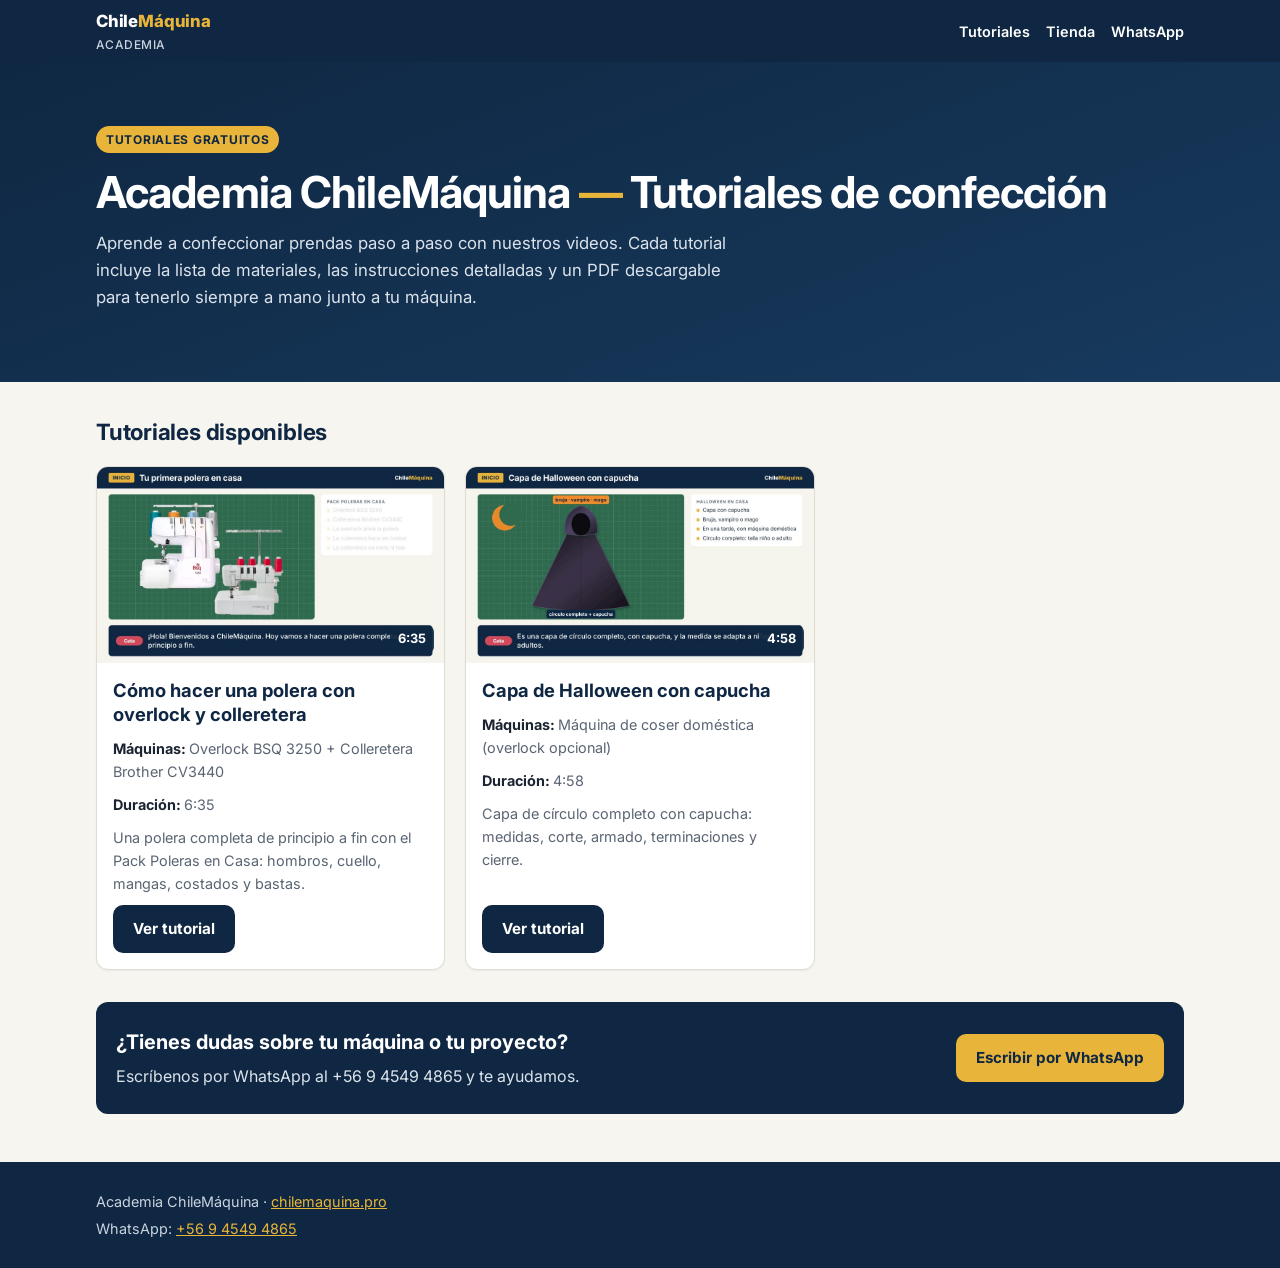
==== index.html @ 9cbd86ca "Sitio de tutoriales de confección" ====
<!doctype html>
<html lang="es-CL">
<head>
  <meta charset="utf-8">
  <meta name="viewport" content="width=device-width, initial-scale=1">
  <title>Academia ChileMáquina — Tutoriales de confección</title>
  <meta name="description" content="Tutoriales de confección en video y PDF de ChileMáquina: aprende a coser una polera con overlock y colleretera, una capa de Halloween con capucha y más.">
  <link rel="canonical" href="https://tutoriales-confeccion.chilemaquina.pro/">
  <meta property="og:type" content="website">
  <meta property="og:locale" content="es_CL">
  <meta property="og:site_name" content="Academia ChileMáquina">
  <meta property="og:title" content="Academia ChileMáquina — Tutoriales de confección">
  <meta property="og:description" content="Tutoriales de confección en video y PDF descargable, paso a paso.">
  <meta property="og:url" content="https://tutoriales-confeccion.chilemaquina.pro/">
  <meta property="og:image" content="https://tutoriales-confeccion.chilemaquina.pro/assets/polera.jpg">
  <meta name="twitter:card" content="summary_large_image">
  <meta name="theme-color" content="#0f2742">
  <link rel="preconnect" href="https://fonts.googleapis.com">
  <link rel="preconnect" href="https://fonts.gstatic.com" crossorigin>
  <link rel="stylesheet" href="https://fonts.googleapis.com/css2?family=Inter:wght@400;500;600;700;800&display=swap">
  <link rel="stylesheet" href="assets/style.css">
</head>
<body>
  <a class="skip" href="#contenido">Saltar al contenido</a>
  <header class="site-header">
    <div class="wrap">
      <a class="brand" href="./">Chile<span>Máquina</span><small>Academia</small></a>
      <nav class="site-nav" aria-label="Principal">
        <a href="#tutoriales">Tutoriales</a>
        <a href="https://chilemaquina.pro">Tienda</a>
        <a href="https://wa.me/56945494865">WhatsApp</a>
      </nav>
    </div>
  </header>

  <section class="hero">
    <div class="wrap">
      <span class="eyebrow">Tutoriales gratuitos</span>
      <h1>Academia ChileMáquina <span class="dash">—</span> Tutoriales de confección</h1>
      <p>Aprende a confeccionar prendas paso a paso con nuestros videos. Cada tutorial incluye la lista de materiales, las instrucciones detalladas y un PDF descargable para tenerlo siempre a mano junto a tu máquina.</p>
    </div>
  </section>

  <main id="contenido">
    <div class="wrap">
      <h2 class="section-title" id="tutoriales">Tutoriales disponibles</h2>
      <div class="grid" id="grid-tutoriales">
        <noscript>
          <p><a href="polera/">Cómo hacer una polera con overlock y colleretera</a></p>
          <p><a href="capa-halloween/">Capa de Halloween con capucha</a></p>
        </noscript>
      </div>

      <section class="contact" aria-labelledby="contacto">
        <div>
          <h2 id="contacto">¿Tienes dudas sobre tu máquina o tu proyecto?</h2>
          <p>Escríbenos por WhatsApp al +56 9 4549 4865 y te ayudamos.</p>
        </div>
        <a class="btn btn-gold" href="https://wa.me/56945494865">Escribir por WhatsApp</a>
      </section>
    </div>
  </main>

  <footer class="site-footer">
    <div class="wrap">
      <p>Academia ChileMáquina · <a href="https://chilemaquina.pro">chilemaquina.pro</a></p>
      <p>WhatsApp: <a href="https://wa.me/56945494865">+56 9 4549 4865</a></p>
    </div>
  </footer>

  <script src="assets/tutoriales.js"></script>
  <script>
    (function () {
      var grid = document.getElementById("grid-tutoriales");
      var lista = window.TUTORIALES || [];
      function el(tag, cls, text) {
        var n = document.createElement(tag);
        if (cls) n.className = cls;
        if (text) n.textContent = text;
        return n;
      }
      lista.forEach(function (t) {
        var url = t.slug + "/";
        var card = el("article", "card");
        var thumb = el("a", "card-thumb");
        thumb.href = url;
        thumb.setAttribute("aria-hidden", "true");
        thumb.tabIndex = -1;
        var img = el("img");
        img.src = t.miniatura;
        img.alt = "";
        img.loading = "lazy";
        img.width = 960; img.height = 540;
        thumb.appendChild(img);
        thumb.appendChild(el("span", "badge-time", t.duracion));
        var body = el("div", "card-body");
        body.appendChild(el("h3", null, t.titulo));
        var meta = el("p", "meta");
        meta.appendChild(el("strong", null, "Máquinas: "));
        meta.appendChild(document.createTextNode(t.maquinas));
        body.appendChild(meta);
        var dur = el("p", "meta");
        dur.appendChild(el("strong", null, "Duración: "));
        dur.appendChild(document.createTextNode(t.duracion));
        body.appendChild(dur);
        if (t.resumen) body.appendChild(el("p", "meta", t.resumen));
        var btn = el("a", "btn btn-primary", "Ver tutorial");
        btn.href = url;
        btn.setAttribute("aria-label", "Ver tutorial: " + t.titulo);
        body.appendChild(btn);
        card.appendChild(thumb);
        card.appendChild(body);
        grid.appendChild(card);
      });
    })();
  </script>
</body>
</html>
---- assets/style.css ----
/* Academia ChileMáquina — hoja de estilos (mobile-first) */
:root {
  --navy: #0f2742;
  --navy-2: #173a5e;
  --gold: #e8b53a;
  --paper: #f7f5f0;
  --red: #d1495b;
  --teal: #1f8a8a;
  --ink: #1b2430;
  --muted: #5a6573;
  --line: #e2ddd2;
  --white: #ffffff;
  --radius: 12px;
  --gutter: 16px;
  --max: 1120px;
  --font: "Inter", system-ui, -apple-system, "Segoe UI", Roboto, "Helvetica Neue", Arial, sans-serif;
}

*, *::before, *::after { box-sizing: border-box; }
html { -webkit-text-size-adjust: 100%; }
body {
  margin: 0;
  font-family: var(--font);
  font-size: 16px;
  line-height: 1.6;
  color: var(--ink);
  background: var(--paper);
  overflow-wrap: break-word;
}
img, video { max-width: 100%; display: block; }
a { color: var(--teal); }
a:hover { color: var(--navy); }
:focus-visible { outline: 3px solid var(--gold); outline-offset: 2px; }

.wrap { width: 100%; max-width: var(--max); margin: 0 auto; padding: 0 var(--gutter); }

.skip { position: absolute; left: -9999px; }
.skip:focus { left: var(--gutter); top: 8px; background: var(--white); padding: 8px 12px; z-index: 10; }

/* Encabezado */
.site-header { background: var(--navy); color: var(--white); }
.site-header .wrap { display: flex; align-items: center; justify-content: space-between; gap: 12px; min-height: 60px; flex-wrap: wrap; padding-top: 8px; padding-bottom: 8px; }
.brand { color: var(--white); text-decoration: none; font-weight: 800; font-size: 1.05rem; letter-spacing: -0.01em; }
.brand span { color: var(--gold); }
.brand small { display: block; font-weight: 500; font-size: 0.75rem; color: #c9d3df; letter-spacing: 0.04em; text-transform: uppercase; }
.site-nav { display: flex; gap: 16px; flex-wrap: wrap; }
.site-nav a { color: var(--white); text-decoration: none; font-size: 0.9rem; font-weight: 600; }
.site-nav a:hover { color: var(--gold); }

/* Hero */
.hero { background: linear-gradient(160deg, var(--navy) 0%, var(--navy-2) 100%); color: var(--white); padding: 40px 0 48px; }
.hero .eyebrow { display: inline-block; background: var(--gold); color: var(--navy); font-weight: 700; font-size: 0.75rem; text-transform: uppercase; letter-spacing: 0.06em; padding: 4px 10px; border-radius: 999px; }
.hero h1 { font-size: clamp(1.75rem, 6vw, 2.75rem); line-height: 1.15; margin: 14px 0 12px; letter-spacing: -0.02em; }
.hero h1 .dash { color: var(--gold); }
.hero p { max-width: 640px; color: #dbe3ec; font-size: 1.05rem; margin: 0; }

/* Secciones */
main { padding: 32px 0 48px; }
.section-title { font-size: 1.4rem; color: var(--navy); margin: 0 0 16px; letter-spacing: -0.01em; }

/* Tarjetas */
.grid { display: grid; grid-template-columns: 1fr; gap: 20px; }
.card { background: var(--white); border: 1px solid var(--line); border-radius: var(--radius); overflow: hidden; display: flex; flex-direction: column; box-shadow: 0 1px 2px rgba(15,39,66,.06); transition: transform .15s ease, box-shadow .15s ease; }
.card:hover { transform: translateY(-2px); box-shadow: 0 8px 24px rgba(15,39,66,.12); }
.card-thumb { position: relative; aspect-ratio: 16 / 9; background: var(--navy); }
.card-thumb img { width: 100%; height: 100%; object-fit: cover; }
.badge-time { position: absolute; right: 10px; bottom: 10px; background: rgba(15,39,66,.9); color: var(--white); font-size: 0.8rem; font-weight: 700; padding: 3px 8px; border-radius: 6px; }
.card-body { padding: 16px; display: flex; flex-direction: column; gap: 10px; flex: 1; }
.card-body h3 { margin: 0; font-size: 1.15rem; line-height: 1.3; color: var(--navy); }
.card-body .meta { margin: 0; font-size: 0.9rem; color: var(--muted); }
.card-body .meta strong { color: var(--ink); }
.card-body .btn { margin-top: auto; align-self: flex-start; }

/* Botones */
.btn { display: inline-flex; align-items: center; justify-content: center; gap: 8px; min-height: 44px; padding: 10px 18px; border-radius: 10px; font-weight: 700; font-size: 0.95rem; text-decoration: none; border: 2px solid transparent; cursor: pointer; text-align: center; }
.btn-primary { background: var(--navy); color: var(--white); }
.btn-primary:hover { background: var(--navy-2); color: var(--white); }
.btn-gold { background: var(--gold); color: var(--navy); }
.btn-gold:hover { background: #f0c45a; color: var(--navy); }
.btn-wa { background: var(--teal); color: var(--white); }
.btn-wa:hover { background: #197373; color: var(--white); }
.btn-outline { background: transparent; color: var(--navy); border-color: var(--navy); }
.btn-outline:hover { background: var(--navy); color: var(--white); }
.btn-lg { min-height: 52px; padding: 14px 22px; font-size: 1.05rem; width: 100%; }

/* Página de tutorial */
.breadcrumb { font-size: 0.85rem; color: #c9d3df; margin: 0 0 8px; }
.breadcrumb a { color: var(--gold); }
.tutorial-hero { padding: 28px 0 32px; }
.tutorial-hero h1 { font-size: clamp(1.6rem, 5.5vw, 2.4rem); margin: 6px 0 10px; }
.chips { display: flex; flex-wrap: wrap; gap: 8px; margin-top: 14px; padding: 0; list-style: none; }
.chips li { background: rgba(255,255,255,.12); color: var(--white); font-size: 0.85rem; padding: 4px 10px; border-radius: 999px; }
.chips li strong { color: var(--gold); }

.video-box { background: #000; border-radius: var(--radius); overflow: hidden; box-shadow: 0 8px 28px rgba(15,39,66,.18); }
.video-box video { width: 100%; height: auto; aspect-ratio: 16 / 9; background: #000; }

.download { margin: 20px 0 8px; }
.download .note { font-size: 0.85rem; color: var(--muted); margin: 8px 0 0; }

.layout { display: grid; grid-template-columns: 1fr; gap: 24px; margin-top: 24px; }
.panel { background: var(--white); border: 1px solid var(--line); border-radius: var(--radius); padding: 20px; }
.panel h2 { font-size: 1.2rem; color: var(--navy); margin: 0 0 12px; }
.panel ul { margin: 0; padding-left: 20px; }
.panel li + li { margin-top: 6px; }

.steps { list-style: none; counter-reset: paso; margin: 0; padding: 0; }
.steps li { counter-increment: paso; position: relative; padding: 0 0 18px 48px; }
.steps li:last-child { padding-bottom: 0; }
.steps li::before { content: counter(paso); position: absolute; left: 0; top: 0; width: 34px; height: 34px; border-radius: 50%; background: var(--navy); color: var(--gold); font-weight: 800; display: grid; place-items: center; }
.steps h3 { margin: 4px 0 4px; font-size: 1.02rem; color: var(--navy); }
.steps p { margin: 0; color: var(--ink); }

.measures { display: grid; grid-template-columns: 1fr; gap: 10px; margin: 0; }
.measures div { background: var(--paper); border-left: 4px solid var(--gold); border-radius: 8px; padding: 10px 12px; }
.measures dt { font-weight: 700; color: var(--navy); font-size: 0.9rem; }
.measures dd { margin: 2px 0 0; }

.products { display: grid; grid-template-columns: 1fr; gap: 12px; }
.product { display: block; background: var(--paper); border: 1px solid var(--line); border-radius: 10px; padding: 14px 16px; text-decoration: none; color: var(--ink); }
.product:hover { border-color: var(--teal); color: var(--ink); }
.product strong { display: block; color: var(--navy); }
.product span { font-size: 0.85rem; color: var(--teal); font-weight: 600; }

.contact { background: var(--navy); color: var(--white); border-radius: var(--radius); padding: 24px 20px; margin-top: 32px; }
.contact h2 { margin: 0 0 6px; font-size: 1.25rem; }
.contact p { margin: 0 0 16px; color: #dbe3ec; }

/* Pie */
.site-footer { background: var(--navy); color: #c9d3df; font-size: 0.9rem; padding: 24px 0; }
.site-footer a { color: var(--gold); }
.site-footer p { margin: 4px 0; }

/* 404 */
.notfound { text-align: center; padding: 64px 0; }
.notfound h1 { font-size: 3rem; color: var(--red); margin: 0; }

@media (min-width: 640px) {
  .grid { grid-template-columns: repeat(2, 1fr); }
  .measures { grid-template-columns: repeat(3, 1fr); }
  .products { grid-template-columns: repeat(2, 1fr); }
  .btn-lg { width: auto; }
}
@media (min-width: 960px) {
  .grid { grid-template-columns: repeat(3, 1fr); }
  .hero { padding: 64px 0 72px; }
  .layout { grid-template-columns: 1fr 2fr; align-items: start; }
  .contact { display: flex; align-items: center; justify-content: space-between; gap: 24px; }
  .contact p { margin: 0; }
}
@media (prefers-reduced-motion: reduce) { .card, .card:hover { transition: none; transform: none; } }
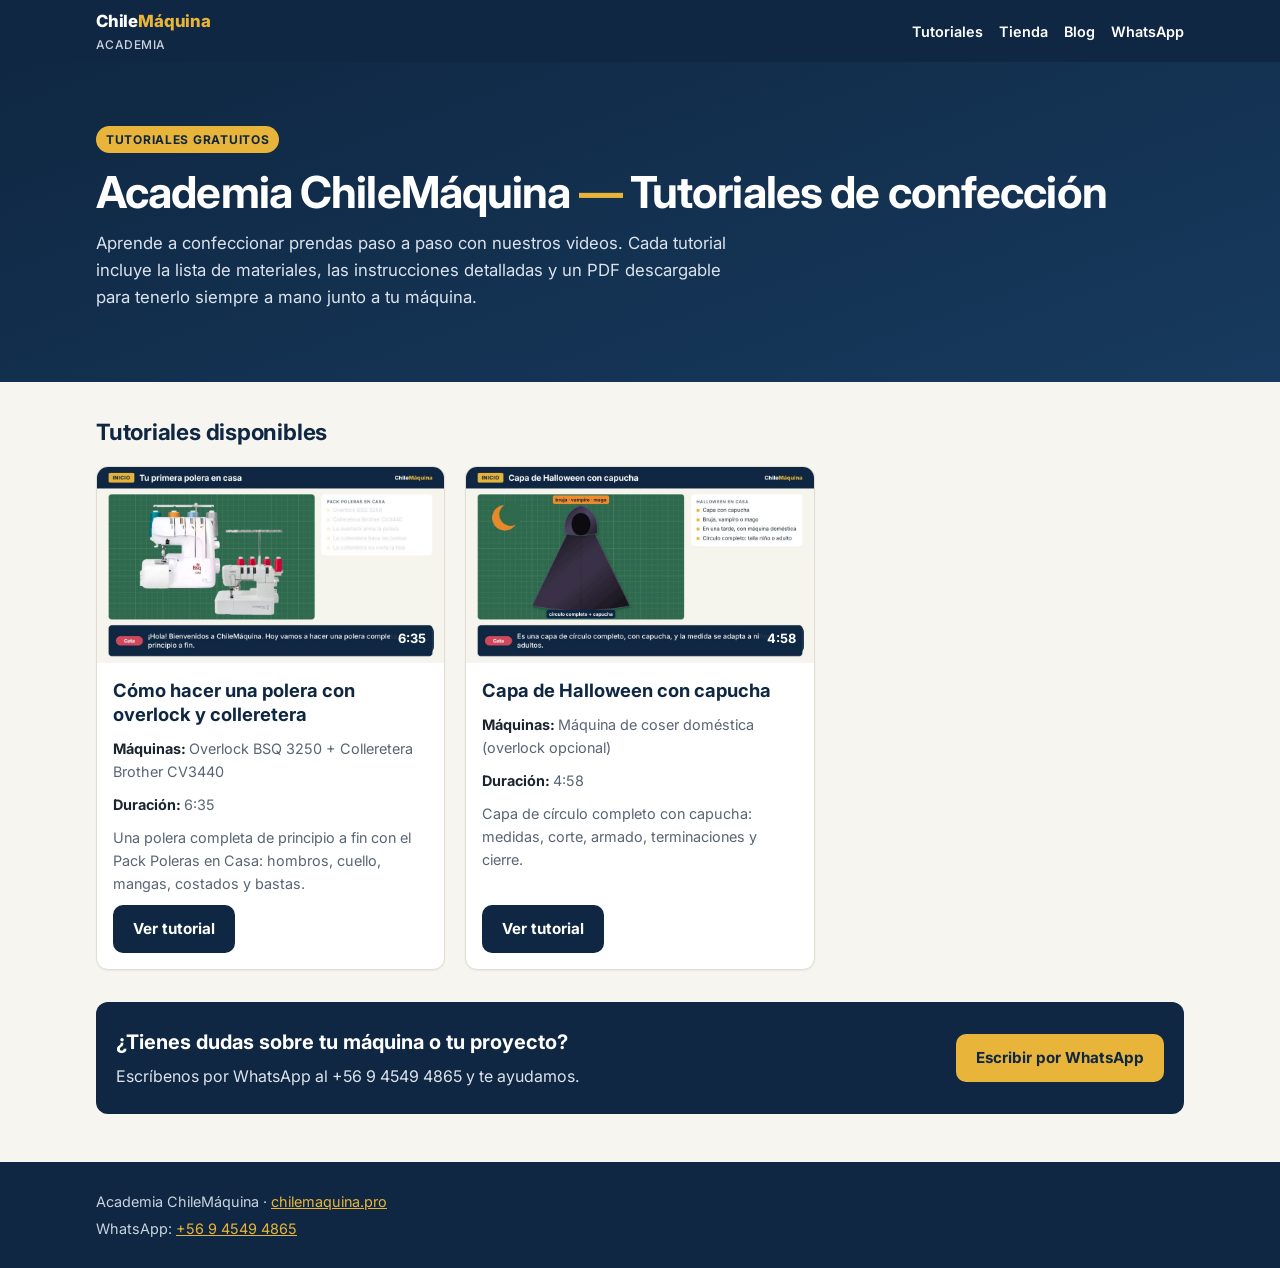
==== commit a50808cd: "Add files via upload" ====
--- a/index.html
+++ b/index.html
@@ -19,6 +19,51 @@
   <link rel="preconnect" href="https://fonts.gstatic.com" crossorigin>
   <link rel="stylesheet" href="https://fonts.googleapis.com/css2?family=Inter:wght@400;500;600;700;800&display=swap">
   <link rel="stylesheet" href="assets/style.css">
+  <script type="application/ld+json">
+{
+  "@context": "https://schema.org",
+  "@graph": [
+    {
+      "@type": "WebSite",
+      "name": "Academia ChileMáquina",
+      "url": "https://tutoriales-confeccion.chilemaquina.pro/",
+      "inLanguage": "es-CL",
+      "publisher": {
+        "@type": "Organization",
+        "name": "ChileMáquina",
+        "url": "https://chilemaquina.pro",
+        "logo": "https://tutoriales-confeccion.chilemaquina.pro/assets/polera.jpg",
+        "telephone": "+56945494865",
+        "contactPoint": {
+          "@type": "ContactPoint",
+          "telephone": "+56945494865",
+          "contactType": "customer service",
+          "areaServed": "CL",
+          "availableLanguage": "es"
+        }
+      }
+    },
+    {
+      "@type": "ItemList",
+      "name": "Tutoriales de confección",
+      "itemListElement": [
+        {
+          "@type": "ListItem",
+          "position": 1,
+          "url": "https://tutoriales-confeccion.chilemaquina.pro/polera/",
+          "name": "Cómo hacer una polera con overlock y colleretera"
+        },
+        {
+          "@type": "ListItem",
+          "position": 2,
+          "url": "https://tutoriales-confeccion.chilemaquina.pro/capa-halloween/",
+          "name": "Capa de Halloween con capucha"
+        }
+      ]
+    }
+  ]
+}
+  </script>
 </head>
 <body>
   <a class="skip" href="#contenido">Saltar al contenido</a>
@@ -28,6 +73,7 @@
       <nav class="site-nav" aria-label="Principal">
         <a href="#tutoriales">Tutoriales</a>
         <a href="https://chilemaquina.pro">Tienda</a>
+        <a href="https://chilemaquina.pro/blog">Blog</a>
         <a href="https://wa.me/56945494865">WhatsApp</a>
       </nav>
     </div>
@@ -45,10 +91,26 @@
     <div class="wrap">
       <h2 class="section-title" id="tutoriales">Tutoriales disponibles</h2>
       <div class="grid" id="grid-tutoriales">
-        <noscript>
-          <p><a href="polera/">Cómo hacer una polera con overlock y colleretera</a></p>
-          <p><a href="capa-halloween/">Capa de Halloween con capucha</a></p>
-        </noscript>
+        <article class="card">
+          <a class="card-thumb" href="polera/" aria-hidden="true" tabindex="-1"><img src="assets/polera.jpg" alt="" loading="lazy" width="960" height="540"><span class="badge-time">6:35</span></a>
+          <div class="card-body">
+            <h3>Cómo hacer una polera con overlock y colleretera</h3>
+            <p class="meta"><strong>Máquinas: </strong>Overlock BSQ 3250 + Colleretera Brother CV3440</p>
+            <p class="meta"><strong>Duración: </strong>6:35</p>
+            <p class="meta">Una polera completa de principio a fin con el Pack Poleras en Casa: hombros, cuello, mangas, costados y bastas.</p>
+            <a class="btn btn-primary" href="polera/" aria-label="Ver tutorial: Cómo hacer una polera con overlock y colleretera">Ver tutorial</a>
+          </div>
+        </article>
+        <article class="card">
+          <a class="card-thumb" href="capa-halloween/" aria-hidden="true" tabindex="-1"><img src="assets/capa-halloween.jpg" alt="" loading="lazy" width="960" height="540"><span class="badge-time">4:58</span></a>
+          <div class="card-body">
+            <h3>Capa de Halloween con capucha</h3>
+            <p class="meta"><strong>Máquinas: </strong>Máquina de coser doméstica (overlock opcional)</p>
+            <p class="meta"><strong>Duración: </strong>4:58</p>
+            <p class="meta">Capa de círculo completo con capucha: medidas, corte, armado, terminaciones y cierre.</p>
+            <a class="btn btn-primary" href="capa-halloween/" aria-label="Ver tutorial: Capa de Halloween con capucha">Ver tutorial</a>
+          </div>
+        </article>
       </div>
 
       <section class="contact" aria-labelledby="contacto">
@@ -67,52 +129,5 @@
       <p>WhatsApp: <a href="https://wa.me/56945494865">+56 9 4549 4865</a></p>
     </div>
   </footer>
-
-  <script src="assets/tutoriales.js"></script>
-  <script>
-    (function () {
-      var grid = document.getElementById("grid-tutoriales");
-      var lista = window.TUTORIALES || [];
-      function el(tag, cls, text) {
-        var n = document.createElement(tag);
-        if (cls) n.className = cls;
-        if (text) n.textContent = text;
-        return n;
-      }
-      lista.forEach(function (t) {
-        var url = t.slug + "/";
-        var card = el("article", "card");
-        var thumb = el("a", "card-thumb");
-        thumb.href = url;
-        thumb.setAttribute("aria-hidden", "true");
-        thumb.tabIndex = -1;
-        var img = el("img");
-        img.src = t.miniatura;
-        img.alt = "";
-        img.loading = "lazy";
-        img.width = 960; img.height = 540;
-        thumb.appendChild(img);
-        thumb.appendChild(el("span", "badge-time", t.duracion));
-        var body = el("div", "card-body");
-        body.appendChild(el("h3", null, t.titulo));
-        var meta = el("p", "meta");
-        meta.appendChild(el("strong", null, "Máquinas: "));
-        meta.appendChild(document.createTextNode(t.maquinas));
-        body.appendChild(meta);
-        var dur = el("p", "meta");
-        dur.appendChild(el("strong", null, "Duración: "));
-        dur.appendChild(document.createTextNode(t.duracion));
-        body.appendChild(dur);
-        if (t.resumen) body.appendChild(el("p", "meta", t.resumen));
-        var btn = el("a", "btn btn-primary", "Ver tutorial");
-        btn.href = url;
-        btn.setAttribute("aria-label", "Ver tutorial: " + t.titulo);
-        body.appendChild(btn);
-        card.appendChild(thumb);
-        card.appendChild(body);
-        grid.appendChild(card);
-      });
-    })();
-  </script>
 </body>
 </html>
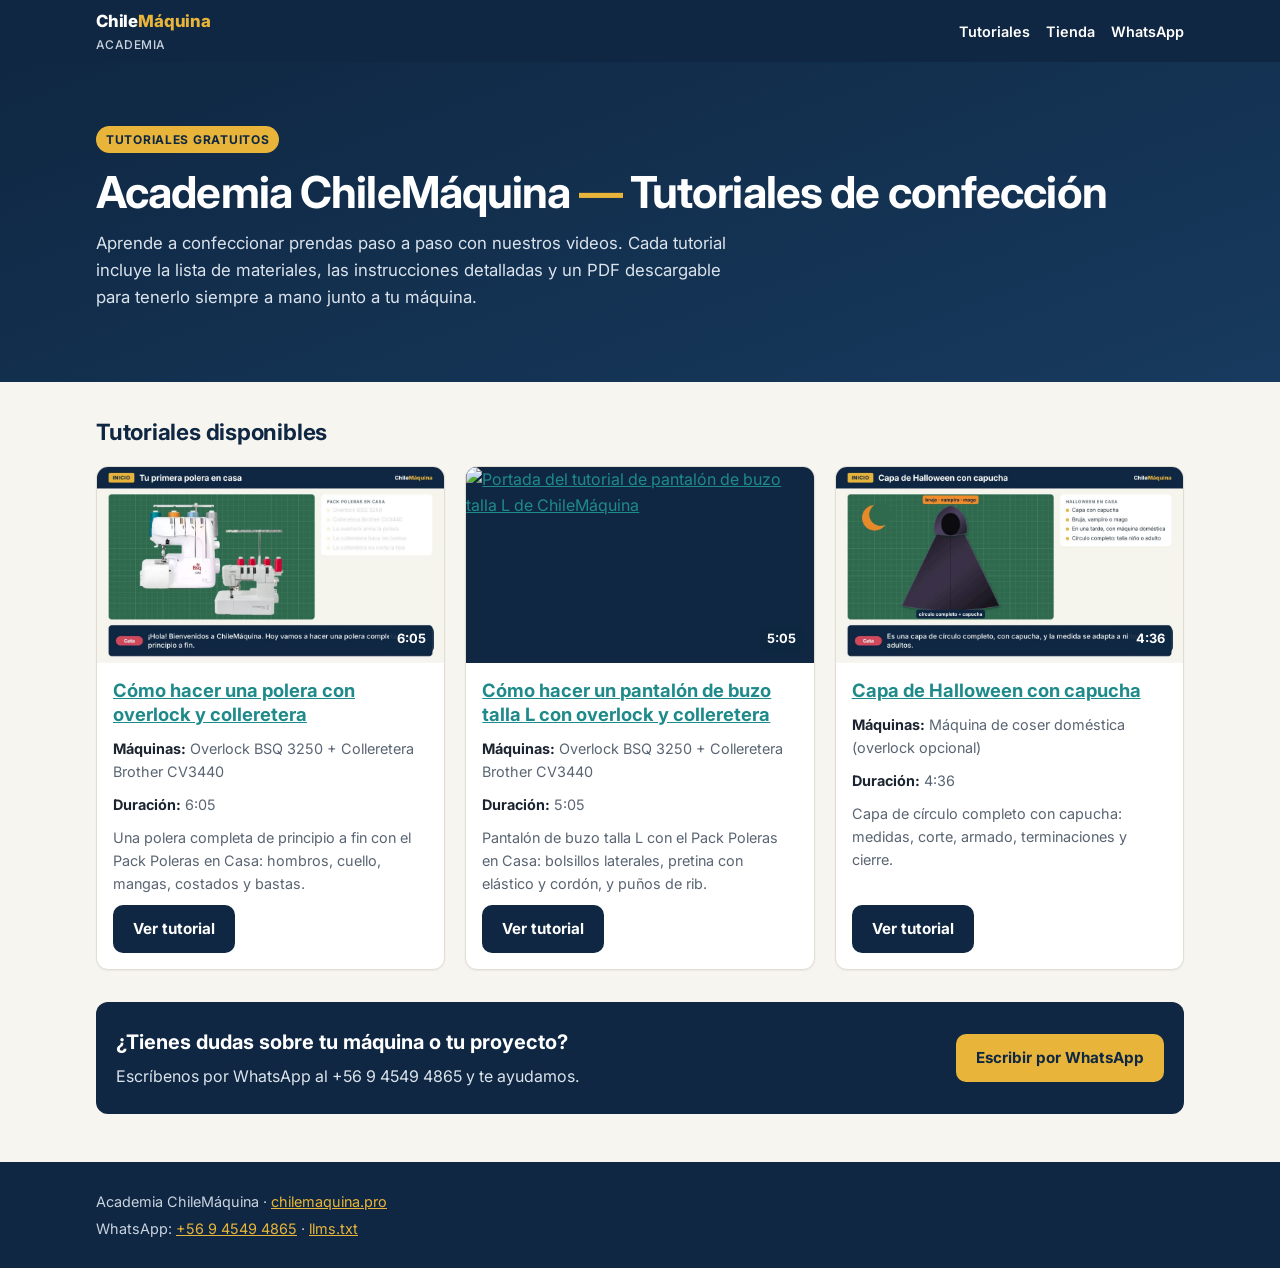
==== commit 253a74b5: "Add files via upload" ====
--- a/index.html
+++ b/index.html
@@ -3,17 +3,25 @@
 <head>
   <meta charset="utf-8">
   <meta name="viewport" content="width=device-width, initial-scale=1">
-  <title>Academia ChileMáquina — Tutoriales de confección</title>
-  <meta name="description" content="Tutoriales de confección en video y PDF de ChileMáquina: aprende a coser una polera con overlock y colleretera, una capa de Halloween con capucha y más.">
+  <title>Academia ChileMáquina — Tutoriales de confección en video y PDF</title>
+  <meta name="description" content="Tutoriales de confección gratis en video y PDF: polera con overlock y colleretera, pantalón de buzo talla L y capa de Halloween con capucha, paso a paso.">
+  <meta name="robots" content="index, follow, max-image-preview:large, max-snippet:-1, max-video-preview:-1">
   <link rel="canonical" href="https://tutoriales-confeccion.chilemaquina.pro/">
-  <meta property="og:type" content="website">
+  <meta name="twitter:card" content="summary_large_image">
+  <meta name="twitter:title" content="Academia ChileMáquina — Tutoriales de confección en video y PDF">
+  <meta name="twitter:description" content="Tutoriales de confección gratis en video y PDF: polera con overlock y colleretera, pantalón de buzo talla L y capa de Halloween con capucha, paso a paso.">
+  <meta name="twitter:image" content="https://tutoriales-confeccion.chilemaquina.pro/assets/polera.jpg">
+  <link rel="alternate" type="text/plain" href="llms.txt" title="llms.txt">
   <meta property="og:locale" content="es_CL">
   <meta property="og:site_name" content="Academia ChileMáquina">
-  <meta property="og:title" content="Academia ChileMáquina — Tutoriales de confección">
-  <meta property="og:description" content="Tutoriales de confección en video y PDF descargable, paso a paso.">
+  <meta property="og:type" content="website">
+  <meta property="og:title" content="Academia ChileMáquina — Tutoriales de confección en video y PDF">
+  <meta property="og:description" content="Tutoriales de confección gratis en video y PDF: polera con overlock y colleretera, pantalón de buzo talla L y capa de Halloween con capucha, paso a paso.">
   <meta property="og:url" content="https://tutoriales-confeccion.chilemaquina.pro/">
   <meta property="og:image" content="https://tutoriales-confeccion.chilemaquina.pro/assets/polera.jpg">
-  <meta name="twitter:card" content="summary_large_image">
+  <meta property="og:image:width" content="960">
+  <meta property="og:image:height" content="540">
+  <meta property="og:image:alt" content="Overlock BSQ 3250 y Colleretera Brother CV3440 del Pack Poleras en Casa, portada del tutorial de polera">
   <meta name="theme-color" content="#0f2742">
   <link rel="preconnect" href="https://fonts.googleapis.com">
   <link rel="preconnect" href="https://fonts.gstatic.com" crossorigin>
@@ -21,47 +29,58 @@
   <link rel="stylesheet" href="assets/style.css">
   <script type="application/ld+json">
 {
-  "@context": "https://schema.org",
-  "@graph": [
+ "@context": "https://schema.org",
+ "@graph": [
+  {
+   "@type": "WebSite",
+   "@id": "https://tutoriales-confeccion.chilemaquina.pro/#website",
+   "url": "https://tutoriales-confeccion.chilemaquina.pro/",
+   "name": "Academia ChileMáquina",
+   "description": "Tutoriales de confección gratis en video y PDF: polera con overlock y colleretera, pantalón de buzo talla L y capa de Halloween con capucha, paso a paso.",
+   "inLanguage": "es-CL",
+   "publisher": {
+    "@id": "https://chilemaquina.pro/#organization"
+   }
+  },
+  {
+   "@type": "Organization",
+   "@id": "https://chilemaquina.pro/#organization",
+   "name": "ChileMáquina",
+   "url": "https://chilemaquina.pro",
+   "contactPoint": {
+    "@type": "ContactPoint",
+    "telephone": "+56945494865",
+    "contactType": "customer service",
+    "areaServed": "CL",
+    "availableLanguage": "es"
+   }
+  },
+  {
+   "@type": "ItemList",
+   "@id": "https://tutoriales-confeccion.chilemaquina.pro/#tutoriales",
+   "name": "Tutoriales de confección",
+   "itemListElement": [
     {
-      "@type": "WebSite",
-      "name": "Academia ChileMáquina",
-      "url": "https://tutoriales-confeccion.chilemaquina.pro/",
-      "inLanguage": "es-CL",
-      "publisher": {
-        "@type": "Organization",
-        "name": "ChileMáquina",
-        "url": "https://chilemaquina.pro",
-        "logo": "https://tutoriales-confeccion.chilemaquina.pro/assets/polera.jpg",
-        "telephone": "+56945494865",
-        "contactPoint": {
-          "@type": "ContactPoint",
-          "telephone": "+56945494865",
-          "contactType": "customer service",
-          "areaServed": "CL",
-          "availableLanguage": "es"
-        }
-      }
+     "@type": "ListItem",
+     "position": 1,
+     "url": "https://tutoriales-confeccion.chilemaquina.pro/polera/",
+     "name": "Cómo hacer una polera con overlock y colleretera"
     },
     {
-      "@type": "ItemList",
-      "name": "Tutoriales de confección",
-      "itemListElement": [
-        {
-          "@type": "ListItem",
-          "position": 1,
-          "url": "https://tutoriales-confeccion.chilemaquina.pro/polera/",
-          "name": "Cómo hacer una polera con overlock y colleretera"
-        },
-        {
-          "@type": "ListItem",
-          "position": 2,
-          "url": "https://tutoriales-confeccion.chilemaquina.pro/capa-halloween/",
-          "name": "Capa de Halloween con capucha"
-        }
-      ]
+     "@type": "ListItem",
+     "position": 2,
+     "url": "https://tutoriales-confeccion.chilemaquina.pro/pantalon-de-buzo-talla-l/",
+     "name": "Cómo hacer un pantalón de buzo talla L con overlock y colleretera"
+    },
+    {
+     "@type": "ListItem",
+     "position": 3,
+     "url": "https://tutoriales-confeccion.chilemaquina.pro/capa-halloween/",
+     "name": "Capa de Halloween con capucha"
     }
-  ]
+   ]
+  }
+ ]
 }
   </script>
 </head>
@@ -71,9 +90,8 @@
     <div class="wrap">
       <a class="brand" href="./">Chile<span>Máquina</span><small>Academia</small></a>
       <nav class="site-nav" aria-label="Principal">
-        <a href="#tutoriales">Tutoriales</a>
+        <a href="./#tutoriales">Tutoriales</a>
         <a href="https://chilemaquina.pro">Tienda</a>
-        <a href="https://chilemaquina.pro/blog">Blog</a>
         <a href="https://wa.me/56945494865">WhatsApp</a>
       </nav>
     </div>
@@ -90,23 +108,42 @@
   <main id="contenido">
     <div class="wrap">
       <h2 class="section-title" id="tutoriales">Tutoriales disponibles</h2>
-      <div class="grid" id="grid-tutoriales">
+      <div class="grid">
         <article class="card">
-          <a class="card-thumb" href="polera/" aria-hidden="true" tabindex="-1"><img src="assets/polera.jpg" alt="" loading="lazy" width="960" height="540"><span class="badge-time">6:35</span></a>
+          <a class="card-thumb" href="polera/" tabindex="-1">
+            <img src="assets/polera.jpg" alt="Overlock BSQ 3250 y Colleretera Brother CV3440 del Pack Poleras en Casa, portada del tutorial de polera" width="960" height="540" fetchpriority="high">
+            <span class="badge-time">6:05</span>
+          </a>
           <div class="card-body">
-            <h3>Cómo hacer una polera con overlock y colleretera</h3>
-            <p class="meta"><strong>Máquinas: </strong>Overlock BSQ 3250 + Colleretera Brother CV3440</p>
-            <p class="meta"><strong>Duración: </strong>6:35</p>
+            <h3><a class="card-link" href="polera/">Cómo hacer una polera con overlock y colleretera</a></h3>
+            <p class="meta"><strong>Máquinas:</strong> Overlock BSQ 3250 + Colleretera Brother CV3440</p>
+            <p class="meta"><strong>Duración:</strong> 6:05</p>
             <p class="meta">Una polera completa de principio a fin con el Pack Poleras en Casa: hombros, cuello, mangas, costados y bastas.</p>
             <a class="btn btn-primary" href="polera/" aria-label="Ver tutorial: Cómo hacer una polera con overlock y colleretera">Ver tutorial</a>
           </div>
         </article>
         <article class="card">
-          <a class="card-thumb" href="capa-halloween/" aria-hidden="true" tabindex="-1"><img src="assets/capa-halloween.jpg" alt="" loading="lazy" width="960" height="540"><span class="badge-time">4:58</span></a>
+          <a class="card-thumb" href="pantalon-de-buzo-talla-l/" tabindex="-1">
+            <img src="assets/pantalon-buzo.jpg" alt="Portada del tutorial de pantalón de buzo talla L de ChileMáquina" width="960" height="540" loading="lazy" decoding="async">
+            <span class="badge-time">5:05</span>
+          </a>
           <div class="card-body">
-            <h3>Capa de Halloween con capucha</h3>
-            <p class="meta"><strong>Máquinas: </strong>Máquina de coser doméstica (overlock opcional)</p>
-            <p class="meta"><strong>Duración: </strong>4:58</p>
+            <h3><a class="card-link" href="pantalon-de-buzo-talla-l/">Cómo hacer un pantalón de buzo talla L con overlock y colleretera</a></h3>
+            <p class="meta"><strong>Máquinas:</strong> Overlock BSQ 3250 + Colleretera Brother CV3440</p>
+            <p class="meta"><strong>Duración:</strong> 5:05</p>
+            <p class="meta">Pantalón de buzo talla L con el Pack Poleras en Casa: bolsillos laterales, pretina con elástico y cordón, y puños de rib.</p>
+            <a class="btn btn-primary" href="pantalon-de-buzo-talla-l/" aria-label="Ver tutorial: Cómo hacer un pantalón de buzo talla L con overlock y colleretera">Ver tutorial</a>
+          </div>
+        </article>
+        <article class="card">
+          <a class="card-thumb" href="capa-halloween/" tabindex="-1">
+            <img src="assets/capa-halloween.jpg" alt="Ilustración de una capa negra de círculo completo con capucha, portada del tutorial de capa de Halloween" width="960" height="540" loading="lazy" decoding="async">
+            <span class="badge-time">4:36</span>
+          </a>
+          <div class="card-body">
+            <h3><a class="card-link" href="capa-halloween/">Capa de Halloween con capucha</a></h3>
+            <p class="meta"><strong>Máquinas:</strong> Máquina de coser doméstica (overlock opcional)</p>
+            <p class="meta"><strong>Duración:</strong> 4:36</p>
             <p class="meta">Capa de círculo completo con capucha: medidas, corte, armado, terminaciones y cierre.</p>
             <a class="btn btn-primary" href="capa-halloween/" aria-label="Ver tutorial: Capa de Halloween con capucha">Ver tutorial</a>
           </div>
@@ -126,7 +163,7 @@
   <footer class="site-footer">
     <div class="wrap">
       <p>Academia ChileMáquina · <a href="https://chilemaquina.pro">chilemaquina.pro</a></p>
-      <p>WhatsApp: <a href="https://wa.me/56945494865">+56 9 4549 4865</a></p>
+      <p>WhatsApp: <a href="https://wa.me/56945494865">+56 9 4549 4865</a> · <a href="./llms.txt">llms.txt</a></p>
     </div>
   </footer>
 </body>
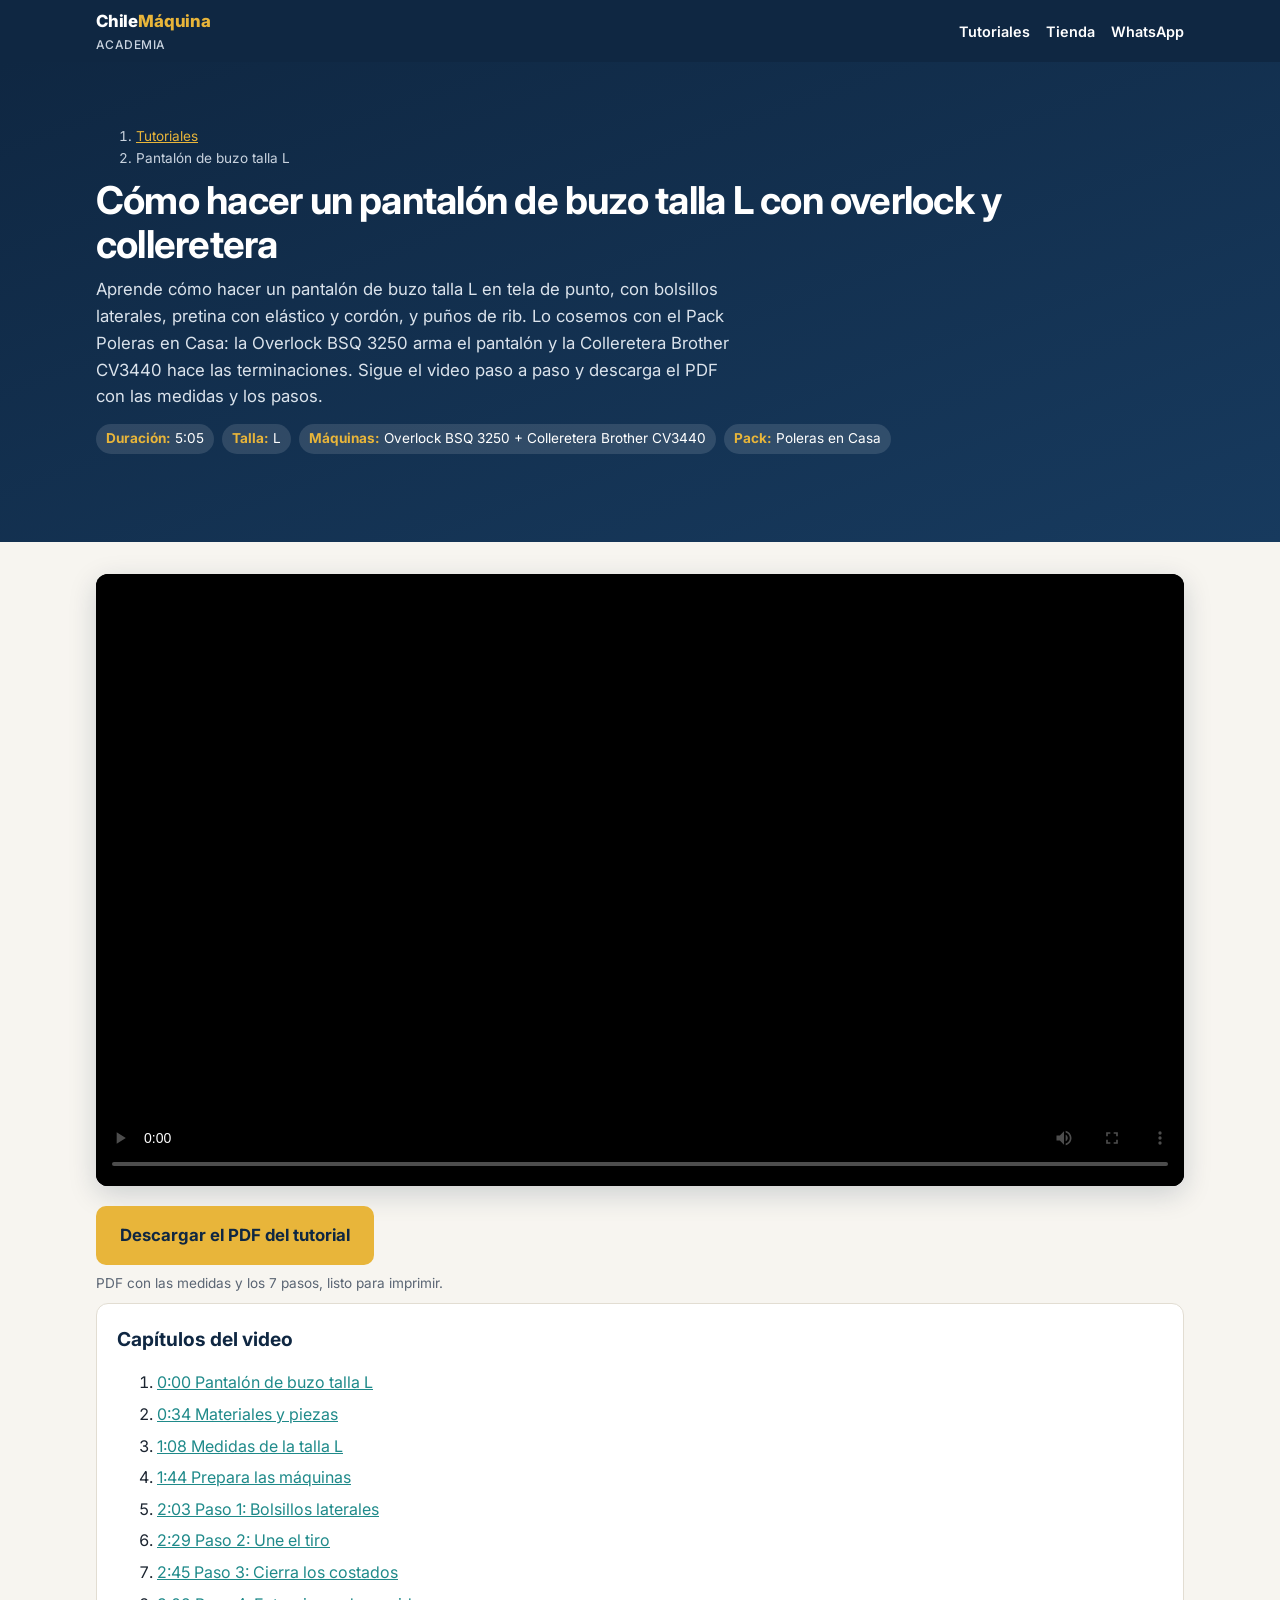
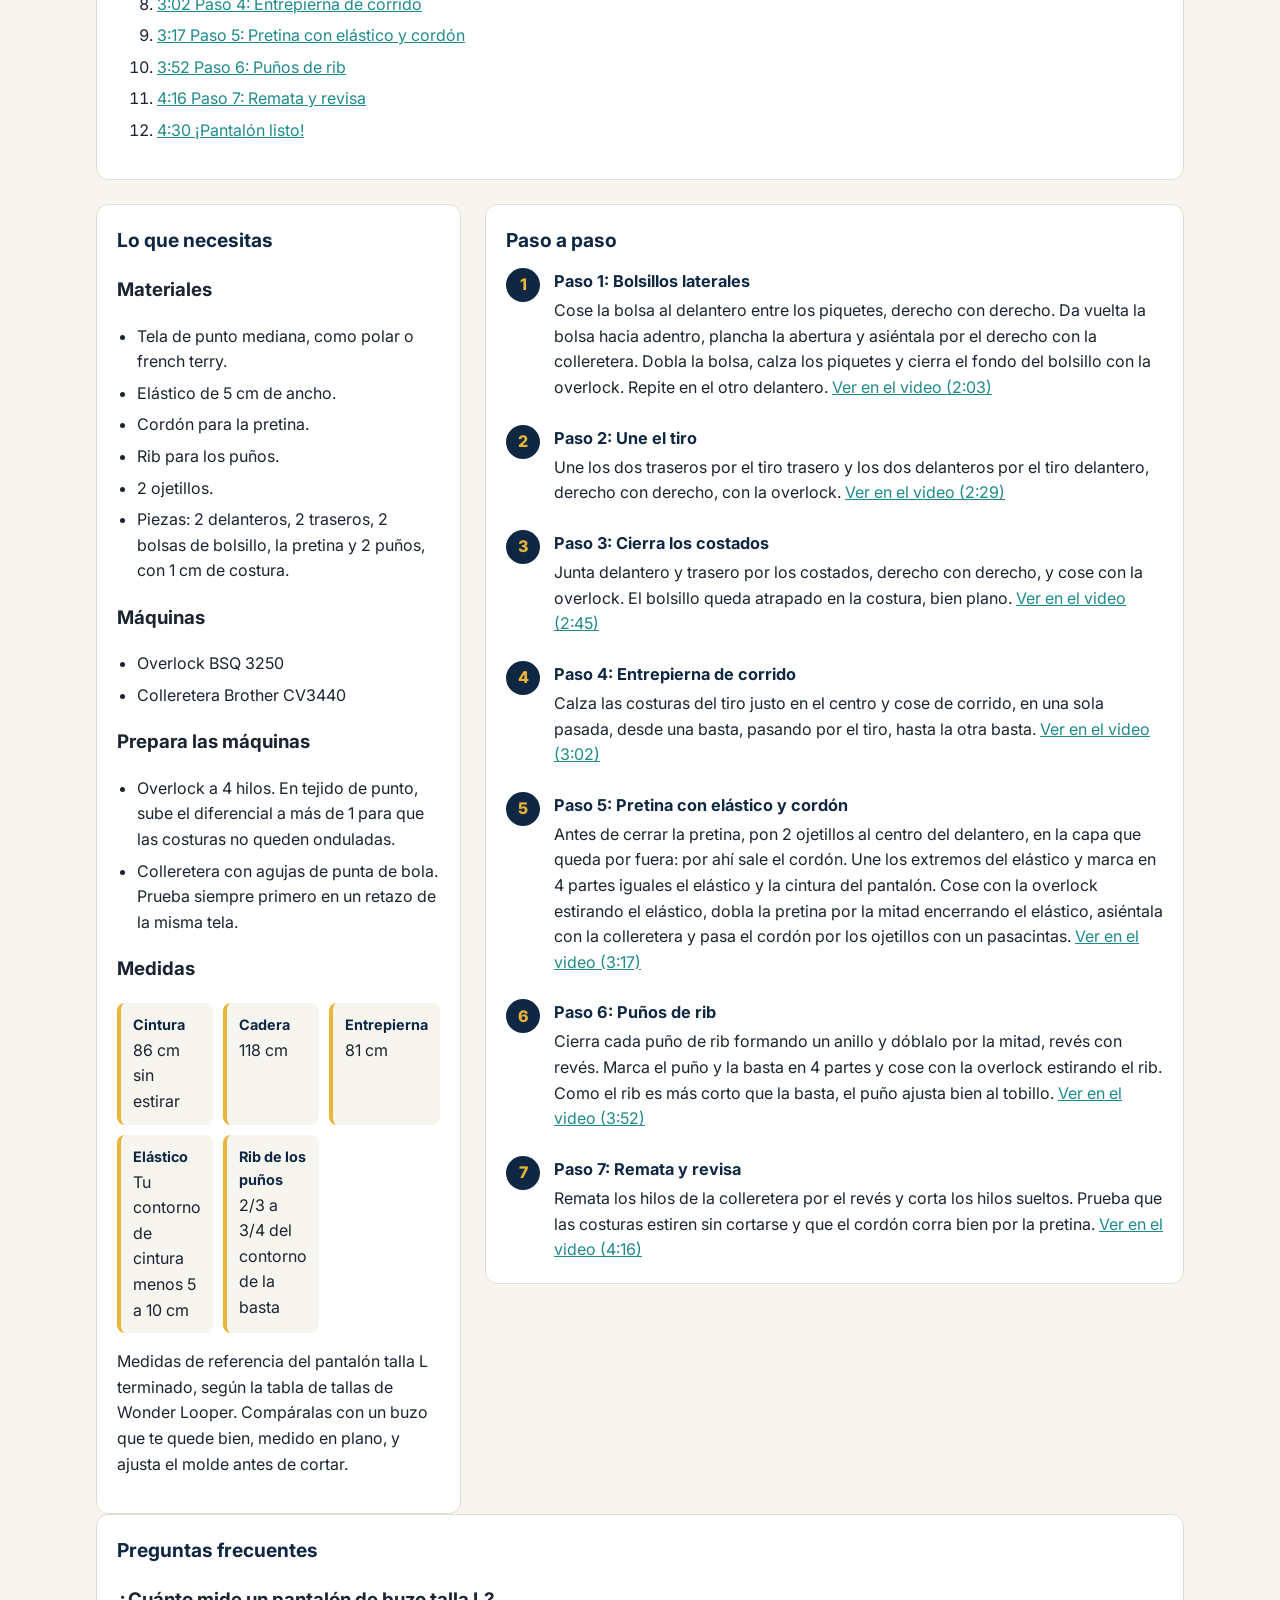
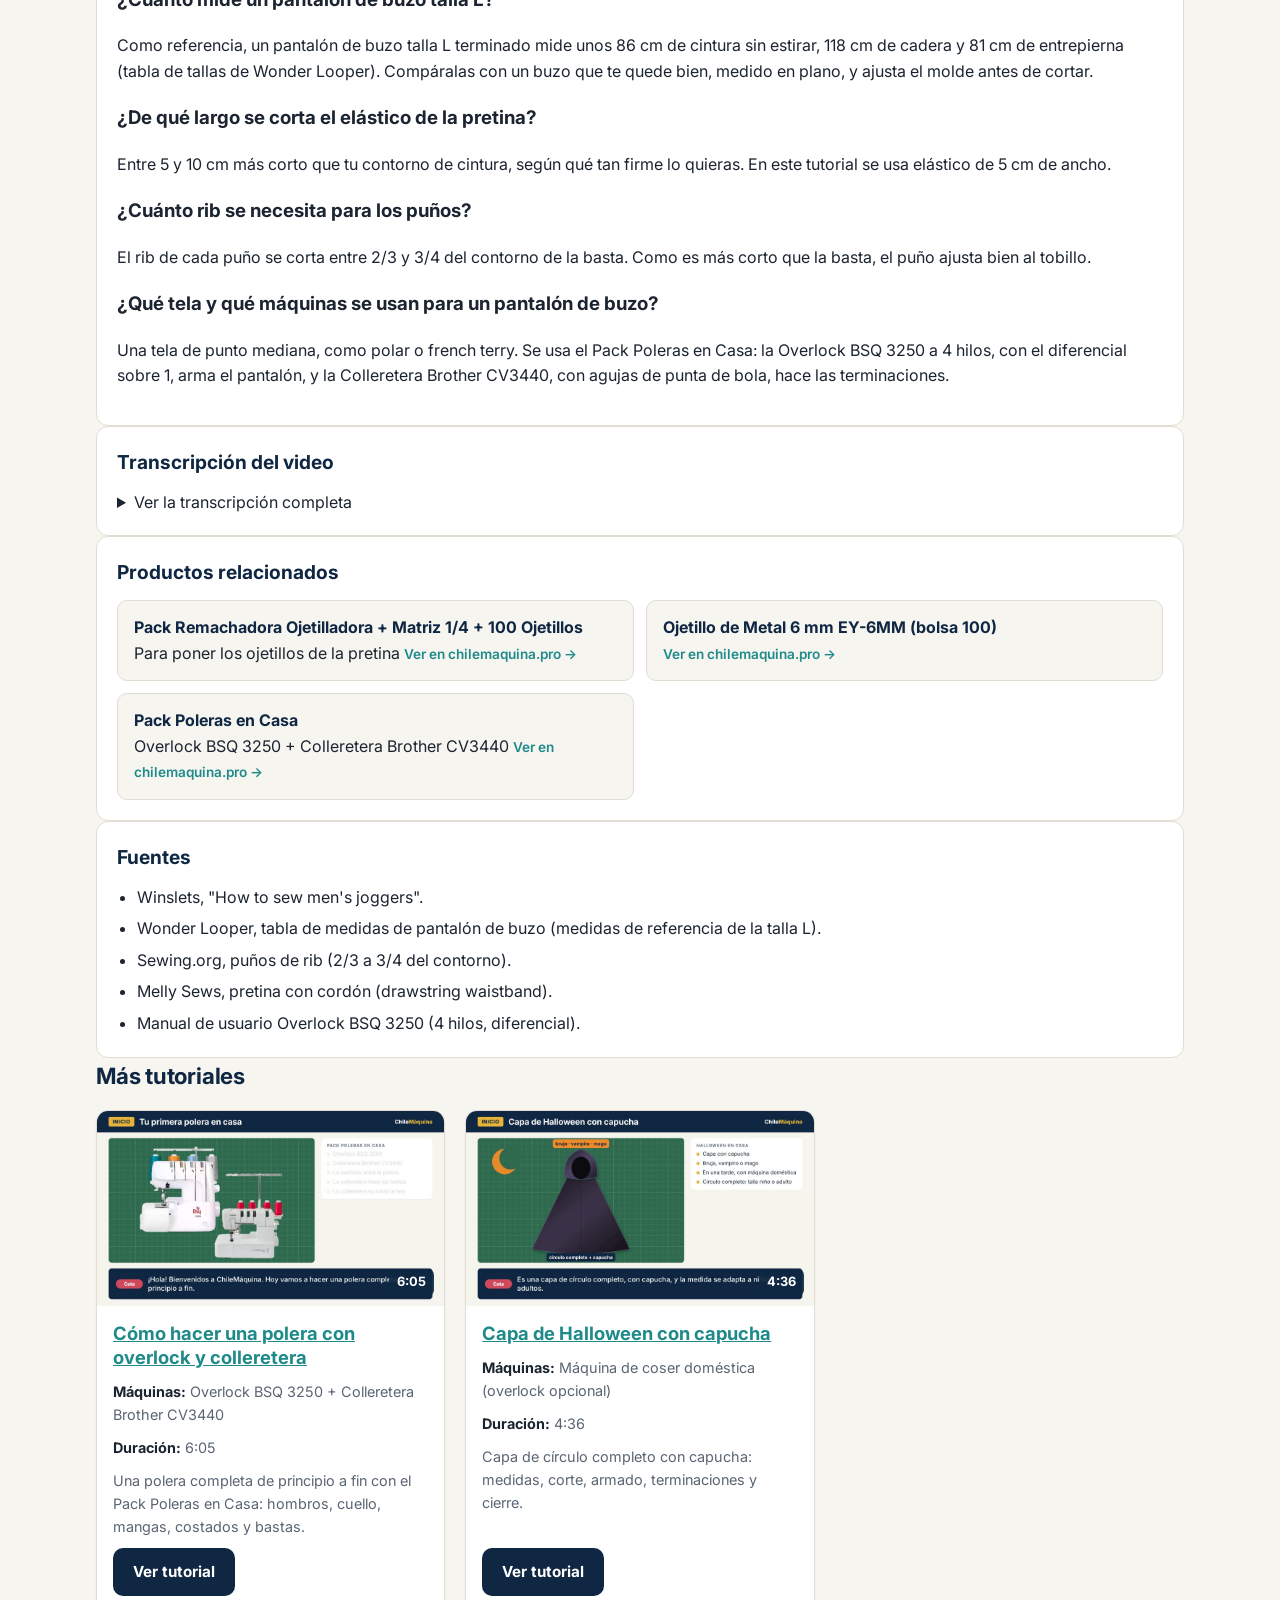
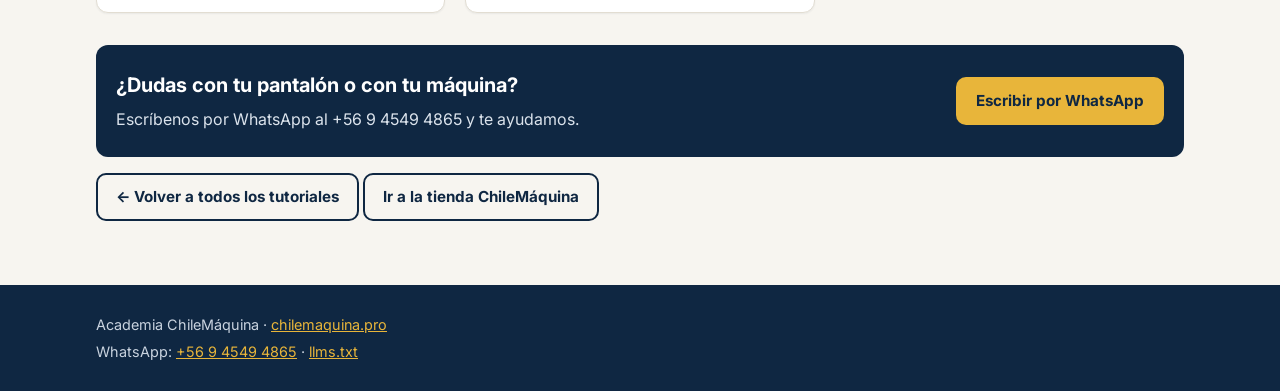
==== commit 51ad61ea: "buzo  pantalon" ====
--- a/index.html
+++ b/index.html
@@ -3,80 +3,371 @@
 <head>
   <meta charset="utf-8">
   <meta name="viewport" content="width=device-width, initial-scale=1">
-  <title>Academia ChileMáquina — Tutoriales de confección en video y PDF</title>
-  <meta name="description" content="Tutoriales de confección gratis en video y PDF: polera con overlock y colleretera, pantalón de buzo talla L y capa de Halloween con capucha, paso a paso.">
+  <title>Cómo hacer un pantalón de buzo talla L | ChileMáquina</title>
+  <meta name="description" content="Tutorial en video y PDF: pantalón de buzo talla L con overlock y colleretera. Bolsillos, pretina con elástico y cordón, y puños de rib en 7 pasos.">
   <meta name="robots" content="index, follow, max-image-preview:large, max-snippet:-1, max-video-preview:-1">
-  <link rel="canonical" href="https://tutoriales-confeccion.chilemaquina.pro/">
+  <link rel="canonical" href="https://tutoriales-confeccion.chilemaquina.pro/pantalon-de-buzo-talla-l/">
+  <link rel="alternate" type="text/markdown" href="index.md" title="Cómo hacer un pantalón de buzo talla L con overlock y colleretera (Markdown)">
   <meta name="twitter:card" content="summary_large_image">
-  <meta name="twitter:title" content="Academia ChileMáquina — Tutoriales de confección en video y PDF">
-  <meta name="twitter:description" content="Tutoriales de confección gratis en video y PDF: polera con overlock y colleretera, pantalón de buzo talla L y capa de Halloween con capucha, paso a paso.">
-  <meta name="twitter:image" content="https://tutoriales-confeccion.chilemaquina.pro/assets/polera.jpg">
-  <link rel="alternate" type="text/plain" href="llms.txt" title="llms.txt">
+  <meta name="twitter:title" content="Cómo hacer un pantalón de buzo talla L con overlock y colleretera">
+  <meta name="twitter:description" content="Video y PDF descargable: medidas de la talla L, bolsillos laterales, pretina con elástico y cordón, y puños de rib.">
+  <meta name="twitter:image" content="https://tutoriales-confeccion.chilemaquina.pro/assets/pantalon-buzo.jpg">
+  <meta name="twitter:image:alt" content="Portada del tutorial de pantalón de buzo talla L de ChileMáquina">
   <meta property="og:locale" content="es_CL">
   <meta property="og:site_name" content="Academia ChileMáquina">
-  <meta property="og:type" content="website">
-  <meta property="og:title" content="Academia ChileMáquina — Tutoriales de confección en video y PDF">
-  <meta property="og:description" content="Tutoriales de confección gratis en video y PDF: polera con overlock y colleretera, pantalón de buzo talla L y capa de Halloween con capucha, paso a paso.">
-  <meta property="og:url" content="https://tutoriales-confeccion.chilemaquina.pro/">
-  <meta property="og:image" content="https://tutoriales-confeccion.chilemaquina.pro/assets/polera.jpg">
+  <meta property="og:type" content="video.other">
+  <meta property="og:title" content="Cómo hacer un pantalón de buzo talla L con overlock y colleretera">
+  <meta property="og:description" content="Video y PDF descargable: medidas de la talla L, bolsillos laterales, pretina con elástico y cordón, y puños de rib.">
+  <meta property="og:url" content="https://tutoriales-confeccion.chilemaquina.pro/pantalon-de-buzo-talla-l/">
+  <meta property="og:image" content="https://tutoriales-confeccion.chilemaquina.pro/assets/pantalon-buzo.jpg">
   <meta property="og:image:width" content="960">
   <meta property="og:image:height" content="540">
-  <meta property="og:image:alt" content="Overlock BSQ 3250 y Colleretera Brother CV3440 del Pack Poleras en Casa, portada del tutorial de polera">
+  <meta property="og:image:alt" content="Portada del tutorial de pantalón de buzo talla L de ChileMáquina">
+  <meta property="og:video" content="https://tutoriales-confeccion.chilemaquina.pro/pantalon-de-buzo-talla-l/tutorial-pantalon-buzo.mp4">
+  <meta property="og:video:secure_url" content="https://tutoriales-confeccion.chilemaquina.pro/pantalon-de-buzo-talla-l/tutorial-pantalon-buzo.mp4">
+  <meta property="og:video:type" content="video/mp4">
+  <meta property="og:video:width" content="1920">
+  <meta property="og:video:height" content="1080">
+  <meta property="video:duration" content="305">
+  <meta property="video:release_date" content="2026-10-29T00:00:00-03:00">
   <meta name="theme-color" content="#0f2742">
   <link rel="preconnect" href="https://fonts.googleapis.com">
   <link rel="preconnect" href="https://fonts.gstatic.com" crossorigin>
   <link rel="stylesheet" href="https://fonts.googleapis.com/css2?family=Inter:wght@400;500;600;700;800&display=swap">
-  <link rel="stylesheet" href="assets/style.css">
+  <link rel="stylesheet" href="../assets/style.css">
   <script type="application/ld+json">
 {
  "@context": "https://schema.org",
  "@graph": [
   {
-   "@type": "WebSite",
-   "@id": "https://tutoriales-confeccion.chilemaquina.pro/#website",
-   "url": "https://tutoriales-confeccion.chilemaquina.pro/",
-   "name": "Academia ChileMáquina",
-   "description": "Tutoriales de confección gratis en video y PDF: polera con overlock y colleretera, pantalón de buzo talla L y capa de Halloween con capucha, paso a paso.",
+   "@type": "WebPage",
+   "@id": "https://tutoriales-confeccion.chilemaquina.pro/pantalon-de-buzo-talla-l/",
+   "url": "https://tutoriales-confeccion.chilemaquina.pro/pantalon-de-buzo-talla-l/",
+   "name": "Cómo hacer un pantalón de buzo talla L | ChileMáquina",
+   "description": "Tutorial en video y PDF: pantalón de buzo talla L con overlock y colleretera. Bolsillos, pretina con elástico y cordón, y puños de rib en 7 pasos.",
    "inLanguage": "es-CL",
-   "publisher": {
-    "@id": "https://chilemaquina.pro/#organization"
+   "isPartOf": {
+    "@id": "https://tutoriales-confeccion.chilemaquina.pro/#website"
+   },
+   "breadcrumb": {
+    "@id": "https://tutoriales-confeccion.chilemaquina.pro/pantalon-de-buzo-talla-l/#breadcrumb"
+   },
+   "primaryImageOfPage": "https://tutoriales-confeccion.chilemaquina.pro/assets/pantalon-buzo.jpg",
+   "datePublished": "2026-10-29T00:00:00-03:00",
+   "dateModified": "2026-10-29",
+   "mainEntity": {
+    "@id": "https://tutoriales-confeccion.chilemaquina.pro/pantalon-de-buzo-talla-l/#howto"
    }
   },
   {
-   "@type": "Organization",
-   "@id": "https://chilemaquina.pro/#organization",
-   "name": "ChileMáquina",
-   "url": "https://chilemaquina.pro",
-   "contactPoint": {
-    "@type": "ContactPoint",
-    "telephone": "+56945494865",
-    "contactType": "customer service",
-    "areaServed": "CL",
-    "availableLanguage": "es"
+   "@type": "VideoObject",
+   "@id": "https://tutoriales-confeccion.chilemaquina.pro/pantalon-de-buzo-talla-l/#video",
+   "name": "Cómo hacer un pantalón de buzo talla L con overlock y colleretera",
+   "description": "Tutorial en video y PDF: pantalón de buzo talla L con overlock y colleretera. Bolsillos, pretina con elástico y cordón, y puños de rib en 7 pasos.",
+   "thumbnailUrl": [
+    "https://tutoriales-confeccion.chilemaquina.pro/assets/pantalon-buzo.jpg"
+   ],
+   "uploadDate": "2026-10-29T00:00:00-03:00",
+   "contentUrl": "https://tutoriales-confeccion.chilemaquina.pro/pantalon-de-buzo-talla-l/tutorial-pantalon-buzo.mp4",
+   "embedUrl": "https://tutoriales-confeccion.chilemaquina.pro/pantalon-de-buzo-talla-l/",
+   "inLanguage": "es-CL",
+   "publisher": {
+    "@type": "Organization",
+    "@id": "https://chilemaquina.pro/#organization",
+    "name": "ChileMáquina",
+    "url": "https://chilemaquina.pro"
+   },
+   "keywords": "cómo hacer un pantalón de buzo, pantalón de buzo talla L, coser buzo con overlock, pretina con elástico y cordón, puños de rib, colleretera, Overlock BSQ 3250, Brother CV3440",
+   "isFamilyFriendly": true,
+   "duration": "PT5M5S",
+   "transcript": "Cata: ¡Hola! Bienvenidos a ChileMáquina. Hoy vamos a confeccionar un pantalón de buzo talla L, paso a paso.\nTomás: Lo hacemos con el Pack Poleras en Casa: la overlock BSQ 3250 arma el pantalón, y la colleretera Brother CV3440 hace las terminaciones.\nCata: Lleva bolsillos laterales, pretina con elástico y cordón, y puños de rib en los tobillos.\nTomás: Para un buzo usa una tela de punto mediana, como polar o french terry. El polar es más estable que el jersey y casi no se deshilacha.\nCata: Además necesitas elástico de 5 cm de ancho, un cordón para la pretina, rib para los puños y 2 ojetillos.\nTomás: Del molde salen 2 delanteros, 2 traseros, 2 bolsas de bolsillo, la pretina y 2 puños.\nCata: En todo el pantalón usamos 1 cm de costura.\nTomás: Como referencia, un pantalón de buzo talla L terminado mide unos 86 cm de cintura sin estirar, 118 cm de cadera y 81 cm de entrepierna.\nCata: Compáralas con un buzo que te quede bien, medido en plano. Si hay diferencia, ajusta el molde antes de cortar.\nTomás: El elástico se corta entre 5 y 10 cm más corto que tu contorno de cintura, según qué tan firme lo quieras.\nCata: Y el rib de los puños se corta entre 2/3 y 3/4 del contorno de la basta.\nTomás: Prepara la overlock a 4 hilos. En tejido de punto, sube el diferencial a más de 1, para que las costuras no queden onduladas.\nCata: En la colleretera usa agujas de punta de bola, y prueba siempre primero en un retazo de la misma tela.\nCata: Paso 1: los bolsillos. Cose la bolsa al delantero entre los piquetes, derecho con derecho.\nTomás: Da vuelta la bolsa hacia adentro, plancha la abertura y asiéntala por el derecho con la colleretera.\nCata: Después dobla la bolsa, calza los piquetes y cierra el fondo del bolsillo con la overlock. Repite en el otro delantero.\nTomás: Paso 2: el tiro. Une los dos traseros por la costura del tiro trasero, derecho con derecho.\nCata: Luego une los dos delanteros por el tiro delantero, y pasa la overlock por cada costura.\nTomás: Paso 3: junta delantero y trasero por los costados, derecho con derecho, y cose con la overlock.\nCata: Haz lo mismo en el otro costado. El bolsillo queda atrapado en la costura, bien plano.\nCata: Paso 4: la entrepierna. Calza las costuras del tiro justo en el centro.\nTomás: Y cose de corrido, en una sola pasada, desde una basta, pasando por el tiro, hasta la otra basta.\nTomás: Paso 5: la pretina. Antes de cerrarla, pon 2 ojetillos al centro del delantero, en la capa que queda por fuera. Por ahí sale el cordón.\nCata: Une los extremos del elástico, y marca en 4 partes iguales el elástico y la cintura del pantalón.\nTomás: Cose con la overlock estirando el elástico para que calce con la cintura, y dobla la pretina por la mitad, encerrando el elástico.\nCata: Asienta la pretina con la colleretera, y pasa el cordón por los ojetillos con un pasacintas.\nTomás: Paso 6: los puños. Cierra cada puño de rib formando un anillo, y dóblalo por la mitad, revés con revés.\nCata: Marca el puño y la basta en 4 partes, y cose con la overlock estirando el rib para que calce.\nTomás: Como el rib es más corto que la basta, el puño ajusta bien al tobillo.\nCata: Paso 7: remata los hilos de la colleretera por el revés, y corta los hilos sueltos.\nTomás: Prueba que las costuras estiren sin cortarse, y que el cordón corra bien por la pretina.\nTomás: ¡Y listo! Un pantalón de buzo talla L, cómodo y con terminación de fábrica.\nCata: Al final del video te mostramos cómo descargar gratis el PDF del tutorial, con las medidas y los pasos.\nTomás: Y si tienes dudas con tu máquina, escríbenos a ChileMáquina. ¡Nos vemos en el próximo tutorial!",
+   "hasPart": [
+    {
+     "@type": "Clip",
+     "name": "Pantalón de buzo talla L",
+     "startOffset": 0,
+     "endOffset": 34,
+     "url": "https://tutoriales-confeccion.chilemaquina.pro/pantalon-de-buzo-talla-l/?t=0"
+    },
+    {
+     "@type": "Clip",
+     "name": "Materiales y piezas",
+     "startOffset": 34,
+     "endOffset": 68,
+     "url": "https://tutoriales-confeccion.chilemaquina.pro/pantalon-de-buzo-talla-l/?t=34"
+    },
+    {
+     "@type": "Clip",
+     "name": "Medidas de la talla L",
+     "startOffset": 68,
+     "endOffset": 104,
+     "url": "https://tutoriales-confeccion.chilemaquina.pro/pantalon-de-buzo-talla-l/?t=68"
+    },
+    {
+     "@type": "Clip",
+     "name": "Prepara las máquinas",
+     "startOffset": 104,
+     "endOffset": 123,
+     "url": "https://tutoriales-confeccion.chilemaquina.pro/pantalon-de-buzo-talla-l/?t=104"
+    },
+    {
+     "@type": "Clip",
+     "name": "Paso 1: Bolsillos laterales",
+     "startOffset": 123,
+     "endOffset": 149,
+     "url": "https://tutoriales-confeccion.chilemaquina.pro/pantalon-de-buzo-talla-l/?t=123"
+    },
+    {
+     "@type": "Clip",
+     "name": "Paso 2: Une el tiro",
+     "startOffset": 149,
+     "endOffset": 165,
+     "url": "https://tutoriales-confeccion.chilemaquina.pro/pantalon-de-buzo-talla-l/?t=149"
+    },
+    {
+     "@type": "Clip",
+     "name": "Paso 3: Cierra los costados",
+     "startOffset": 165,
+     "endOffset": 182,
+     "url": "https://tutoriales-confeccion.chilemaquina.pro/pantalon-de-buzo-talla-l/?t=165"
+    },
+    {
+     "@type": "Clip",
+     "name": "Paso 4: Entrepierna de corrido",
+     "startOffset": 182,
+     "endOffset": 197,
+     "url": "https://tutoriales-confeccion.chilemaquina.pro/pantalon-de-buzo-talla-l/?t=182"
+    },
+    {
+     "@type": "Clip",
+     "name": "Paso 5: Pretina con elástico y cordón",
+     "startOffset": 197,
+     "endOffset": 232,
+     "url": "https://tutoriales-confeccion.chilemaquina.pro/pantalon-de-buzo-talla-l/?t=197"
+    },
+    {
+     "@type": "Clip",
+     "name": "Paso 6: Puños de rib",
+     "startOffset": 232,
+     "endOffset": 256,
+     "url": "https://tutoriales-confeccion.chilemaquina.pro/pantalon-de-buzo-talla-l/?t=232"
+    },
+    {
+     "@type": "Clip",
+     "name": "Paso 7: Remata y revisa",
+     "startOffset": 256,
+     "endOffset": 270,
+     "url": "https://tutoriales-confeccion.chilemaquina.pro/pantalon-de-buzo-talla-l/?t=256"
+    },
+    {
+     "@type": "Clip",
+     "name": "¡Pantalón listo!",
+     "startOffset": 270,
+     "endOffset": 306,
+     "url": "https://tutoriales-confeccion.chilemaquina.pro/pantalon-de-buzo-talla-l/?t=270"
+    }
+   ]
+  },
+  {
+   "@type": "HowTo",
+   "@id": "https://tutoriales-confeccion.chilemaquina.pro/pantalon-de-buzo-talla-l/#howto",
+   "name": "Cómo hacer un pantalón de buzo talla L con overlock y colleretera",
+   "description": "Tutorial en video y PDF: pantalón de buzo talla L con overlock y colleretera. Bolsillos, pretina con elástico y cordón, y puños de rib en 7 pasos.",
+   "inLanguage": "es-CL",
+   "image": "https://tutoriales-confeccion.chilemaquina.pro/assets/pantalon-buzo.jpg",
+   "supply": [
+    {
+     "@type": "HowToSupply",
+     "name": "Tela de punto mediana, como polar o french terry"
+    },
+    {
+     "@type": "HowToSupply",
+     "name": "Elástico de 5 cm de ancho"
+    },
+    {
+     "@type": "HowToSupply",
+     "name": "Cordón para la pretina"
+    },
+    {
+     "@type": "HowToSupply",
+     "name": "Rib para los puños"
+    },
+    {
+     "@type": "HowToSupply",
+     "name": "2 ojetillos"
+    },
+    {
+     "@type": "HowToSupply",
+     "name": "Piezas: 2 delanteros, 2 traseros, 2 bolsas de bolsillo, la pretina y 2 puños, con 1 cm de costura"
+    }
+   ],
+   "tool": [
+    {
+     "@type": "HowToTool",
+     "name": "Overlock BSQ 3250"
+    },
+    {
+     "@type": "HowToTool",
+     "name": "Colleretera Brother CV3440"
+    }
+   ],
+   "step": [
+    {
+     "@type": "HowToStep",
+     "position": 1,
+     "name": "Bolsillos laterales",
+     "text": "Cose la bolsa al delantero entre los piquetes, derecho con derecho. Da vuelta la bolsa hacia adentro, plancha la abertura y asiéntala por el derecho con la colleretera. Dobla la bolsa, calza los piquetes y cierra el fondo del bolsillo con la overlock. Repite en el otro delantero.",
+     "url": "https://tutoriales-confeccion.chilemaquina.pro/pantalon-de-buzo-talla-l/#paso-1",
+     "video": {
+      "@type": "Clip",
+      "name": "Paso 1: Bolsillos laterales",
+      "startOffset": 123,
+      "endOffset": 149,
+      "url": "https://tutoriales-confeccion.chilemaquina.pro/pantalon-de-buzo-talla-l/?t=123"
+     }
+    },
+    {
+     "@type": "HowToStep",
+     "position": 2,
+     "name": "Une el tiro",
+     "text": "Une los dos traseros por el tiro trasero y los dos delanteros por el tiro delantero, derecho con derecho, con la overlock.",
+     "url": "https://tutoriales-confeccion.chilemaquina.pro/pantalon-de-buzo-talla-l/#paso-2",
+     "video": {
+      "@type": "Clip",
+      "name": "Paso 2: Une el tiro",
+      "startOffset": 149,
+      "endOffset": 165,
+      "url": "https://tutoriales-confeccion.chilemaquina.pro/pantalon-de-buzo-talla-l/?t=149"
+     }
+    },
+    {
+     "@type": "HowToStep",
+     "position": 3,
+     "name": "Cierra los costados",
+     "text": "Junta delantero y trasero por los costados, derecho con derecho, y cose con la overlock. El bolsillo queda atrapado en la costura, bien plano.",
+     "url": "https://tutoriales-confeccion.chilemaquina.pro/pantalon-de-buzo-talla-l/#paso-3",
+     "video": {
+      "@type": "Clip",
+      "name": "Paso 3: Cierra los costados",
+      "startOffset": 165,
+      "endOffset": 182,
+      "url": "https://tutoriales-confeccion.chilemaquina.pro/pantalon-de-buzo-talla-l/?t=165"
+     }
+    },
+    {
+     "@type": "HowToStep",
+     "position": 4,
+     "name": "Entrepierna de corrido",
+     "text": "Calza las costuras del tiro justo en el centro y cose de corrido, en una sola pasada, desde una basta, pasando por el tiro, hasta la otra basta.",
+     "url": "https://tutoriales-confeccion.chilemaquina.pro/pantalon-de-buzo-talla-l/#paso-4",
+     "video": {
+      "@type": "Clip",
+      "name": "Paso 4: Entrepierna de corrido",
+      "startOffset": 182,
+      "endOffset": 197,
+      "url": "https://tutoriales-confeccion.chilemaquina.pro/pantalon-de-buzo-talla-l/?t=182"
+     }
+    },
+    {
+     "@type": "HowToStep",
+     "position": 5,
+     "name": "Pretina con elástico y cordón",
+     "text": "Antes de cerrar la pretina, pon 2 ojetillos al centro del delantero, en la capa que queda por fuera: por ahí sale el cordón. Une los extremos del elástico y marca en 4 partes iguales el elástico y la cintura del pantalón. Cose con la overlock estirando el elástico, dobla la pretina por la mitad encerrando el elástico, asiéntala con la colleretera y pasa el cordón por los ojetillos con un pasacintas.",
+     "url": "https://tutoriales-confeccion.chilemaquina.pro/pantalon-de-buzo-talla-l/#paso-5",
+     "video": {
+      "@type": "Clip",
+      "name": "Paso 5: Pretina con elástico y cordón",
+      "startOffset": 197,
+      "endOffset": 232,
+      "url": "https://tutoriales-confeccion.chilemaquina.pro/pantalon-de-buzo-talla-l/?t=197"
+     }
+    },
+    {
+     "@type": "HowToStep",
+     "position": 6,
+     "name": "Puños de rib",
+     "text": "Cierra cada puño de rib formando un anillo y dóblalo por la mitad, revés con revés. Marca el puño y la basta en 4 partes y cose con la overlock estirando el rib. Como el rib es más corto que la basta, el puño ajusta bien al tobillo.",
+     "url": "https://tutoriales-confeccion.chilemaquina.pro/pantalon-de-buzo-talla-l/#paso-6",
+     "video": {
+      "@type": "Clip",
+      "name": "Paso 6: Puños de rib",
+      "startOffset": 232,
+      "endOffset": 256,
+      "url": "https://tutoriales-confeccion.chilemaquina.pro/pantalon-de-buzo-talla-l/?t=232"
+     }
+    },
+    {
+     "@type": "HowToStep",
+     "position": 7,
+     "name": "Remata y revisa",
+     "text": "Remata los hilos de la colleretera por el revés y corta los hilos sueltos. Prueba que las costuras estiren sin cortarse y que el cordón corra bien por la pretina.",
+     "url": "https://tutoriales-confeccion.chilemaquina.pro/pantalon-de-buzo-talla-l/#paso-7",
+     "video": {
+      "@type": "Clip",
+      "name": "Paso 7: Remata y revisa",
+      "startOffset": 256,
+      "endOffset": 270,
+      "url": "https://tutoriales-confeccion.chilemaquina.pro/pantalon-de-buzo-talla-l/?t=256"
+     }
+    }
+   ],
+   "video": {
+    "@id": "https://tutoriales-confeccion.chilemaquina.pro/pantalon-de-buzo-talla-l/#video"
    }
   },
   {
-   "@type": "ItemList",
-   "@id": "https://tutoriales-confeccion.chilemaquina.pro/#tutoriales",
-   "name": "Tutoriales de confección",
+   "@type": "BreadcrumbList",
+   "@id": "https://tutoriales-confeccion.chilemaquina.pro/pantalon-de-buzo-talla-l/#breadcrumb",
    "itemListElement": [
     {
      "@type": "ListItem",
      "position": 1,
-     "url": "https://tutoriales-confeccion.chilemaquina.pro/polera/",
-     "name": "Cómo hacer una polera con overlock y colleretera"
+     "name": "Tutoriales",
+     "item": "https://tutoriales-confeccion.chilemaquina.pro/"
     },
     {
      "@type": "ListItem",
      "position": 2,
-     "url": "https://tutoriales-confeccion.chilemaquina.pro/pantalon-de-buzo-talla-l/",
-     "name": "Cómo hacer un pantalón de buzo talla L con overlock y colleretera"
-    },
-    {
-     "@type": "ListItem",
-     "position": 3,
-     "url": "https://tutoriales-confeccion.chilemaquina.pro/capa-halloween/",
-     "name": "Capa de Halloween con capucha"
+     "name": "Pantalón de buzo talla L",
+     "item": "https://tutoriales-confeccion.chilemaquina.pro/pantalon-de-buzo-talla-l/"
+    }
+   ]
+  },
+  {
+   "@type": "FAQPage",
+   "@id": "https://tutoriales-confeccion.chilemaquina.pro/pantalon-de-buzo-talla-l/#faq",
+   "mainEntity": [
+    {
+     "@type": "Question",
+     "name": "¿Cuánto mide un pantalón de buzo talla L?",
+     "acceptedAnswer": {
+      "@type": "Answer",
+      "text": "Como referencia, un pantalón de buzo talla L terminado mide unos 86 cm de cintura sin estirar, 118 cm de cadera y 81 cm de entrepierna (tabla de tallas de Wonder Looper). Compáralas con un buzo que te quede bien, medido en plano, y ajusta el molde antes de cortar."
+     }
+    },
+    {
+     "@type": "Question",
+     "name": "¿De qué largo se corta el elástico de la pretina?",
+     "acceptedAnswer": {
+      "@type": "Answer",
+      "text": "Entre 5 y 10 cm más corto que tu contorno de cintura, según qué tan firme lo quieras. En este tutorial se usa elástico de 5 cm de ancho."
+     }
+    },
+    {
+     "@type": "Question",
+     "name": "¿Cuánto rib se necesita para los puños?",
+     "acceptedAnswer": {
+      "@type": "Answer",
+      "text": "El rib de cada puño se corta entre 2/3 y 3/4 del contorno de la basta. Como es más corto que la basta, el puño ajusta bien al tobillo."
+     }
+    },
+    {
+     "@type": "Question",
+     "name": "¿Qué tela y qué máquinas se usan para un pantalón de buzo?",
+     "acceptedAnswer": {
+      "@type": "Answer",
+      "text": "Una tela de punto mediana, como polar o french terry. Se usa el Pack Poleras en Casa: la Overlock BSQ 3250 a 4 hilos, con el diferencial sobre 1, arma el pantalón, y la Colleretera Brother CV3440, con agujas de punta de bola, hace las terminaciones."
+     }
     }
    ]
   }
@@ -88,83 +379,290 @@
   <a class="skip" href="#contenido">Saltar al contenido</a>
   <header class="site-header">
     <div class="wrap">
-      <a class="brand" href="./">Chile<span>Máquina</span><small>Academia</small></a>
+      <a class="brand" href="../">Chile<span>Máquina</span><small>Academia</small></a>
       <nav class="site-nav" aria-label="Principal">
-        <a href="./#tutoriales">Tutoriales</a>
+        <a href="../#tutoriales">Tutoriales</a>
         <a href="https://chilemaquina.pro">Tienda</a>
         <a href="https://wa.me/56945494865">WhatsApp</a>
       </nav>
     </div>
   </header>
 
-  <section class="hero">
+  <section class="hero tutorial-hero">
     <div class="wrap">
-      <span class="eyebrow">Tutoriales gratuitos</span>
-      <h1>Academia ChileMáquina <span class="dash">—</span> Tutoriales de confección</h1>
-      <p>Aprende a confeccionar prendas paso a paso con nuestros videos. Cada tutorial incluye la lista de materiales, las instrucciones detalladas y un PDF descargable para tenerlo siempre a mano junto a tu máquina.</p>
+      <nav aria-label="Ruta de navegación">
+        <ol class="breadcrumb">
+          <li><a href="../">Tutoriales</a></li>
+          <li aria-current="page">Pantalón de buzo talla L</li>
+        </ol>
+      </nav>
+      <h1>Cómo hacer un pantalón de buzo talla L con overlock y colleretera</h1>
+      <p>Aprende cómo hacer un pantalón de buzo talla L en tela de punto, con bolsillos laterales, pretina con elástico y cordón, y puños de rib. Lo cosemos con el Pack Poleras en Casa: la Overlock BSQ 3250 arma el pantalón y la Colleretera Brother CV3440 hace las terminaciones. Sigue el video paso a paso y descarga el PDF con las medidas y los pasos.</p>
+      <ul class="chips">
+        <li><strong>Duración:</strong> 5:05</li>
+        <li><strong>Talla:</strong> L</li>
+        <li><strong>Máquinas:</strong> Overlock BSQ 3250 + Colleretera Brother CV3440</li>
+        <li><strong>Pack:</strong> Poleras en Casa</li>
+      </ul>
     </div>
   </section>
 
   <main id="contenido">
     <div class="wrap">
-      <h2 class="section-title" id="tutoriales">Tutoriales disponibles</h2>
-      <div class="grid">
+      <div class="video-box">
+        <video id="video" controls preload="metadata" playsinline poster="../assets/pantalon-buzo.jpg" width="1920" height="1080">
+          <source src="tutorial-pantalon-buzo.mp4" type="video/mp4">
+          <track kind="captions" srclang="es" label="Español" src="subtitulos-es.vtt" default>
+          Tu navegador no puede reproducir este video. <a href="tutorial-pantalon-buzo.mp4">Descárgalo aquí</a>.
+        </video>
+      </div>
+
+      <div class="download">
+        <a class="btn btn-gold btn-lg" href="Tutorial_Pantalon_Buzo_Talla_L_ChileMaquina.pdf" download>Descargar el PDF del tutorial</a>
+        <p class="note">PDF con las medidas y los 7 pasos, listo para imprimir.</p>
+      </div>
+
+      <section class="panel chapters" aria-labelledby="capitulos">
+        <h2 id="capitulos">Capítulos del video</h2>
+        <ol class="chapter-list">
+          <li><a href="?t=0" data-t="0"><span class="ts">0:00</span> Pantalón de buzo talla L</a></li>
+          <li><a href="?t=34" data-t="34"><span class="ts">0:34</span> Materiales y piezas</a></li>
+          <li><a href="?t=68" data-t="68"><span class="ts">1:08</span> Medidas de la talla L</a></li>
+          <li><a href="?t=104" data-t="104"><span class="ts">1:44</span> Prepara las máquinas</a></li>
+          <li><a href="?t=123" data-t="123"><span class="ts">2:03</span> Paso 1: Bolsillos laterales</a></li>
+          <li><a href="?t=149" data-t="149"><span class="ts">2:29</span> Paso 2: Une el tiro</a></li>
+          <li><a href="?t=165" data-t="165"><span class="ts">2:45</span> Paso 3: Cierra los costados</a></li>
+          <li><a href="?t=182" data-t="182"><span class="ts">3:02</span> Paso 4: Entrepierna de corrido</a></li>
+          <li><a href="?t=197" data-t="197"><span class="ts">3:17</span> Paso 5: Pretina con elástico y cordón</a></li>
+          <li><a href="?t=232" data-t="232"><span class="ts">3:52</span> Paso 6: Puños de rib</a></li>
+          <li><a href="?t=256" data-t="256"><span class="ts">4:16</span> Paso 7: Remata y revisa</a></li>
+          <li><a href="?t=270" data-t="270"><span class="ts">4:30</span> ¡Pantalón listo!</a></li>
+        </ol>
+      </section>
+
+      <div class="layout">
+        <section class="panel" aria-labelledby="necesitas">
+          <h2 id="necesitas">Lo que necesitas</h2>
+          <h3>Materiales</h3>
+          <ul>
+            <li>Tela de punto mediana, como polar o french terry.</li>
+            <li>Elástico de 5 cm de ancho.</li>
+            <li>Cordón para la pretina.</li>
+            <li>Rib para los puños.</li>
+            <li>2 ojetillos.</li>
+            <li>Piezas: 2 delanteros, 2 traseros, 2 bolsas de bolsillo, la pretina y 2 puños, con 1 cm de costura.</li>
+          </ul>
+          <h3>Máquinas</h3>
+          <ul>
+            <li>Overlock BSQ 3250</li>
+            <li>Colleretera Brother CV3440</li>
+          </ul>
+          <h3>Prepara las máquinas</h3>
+          <ul>
+            <li>Overlock a 4 hilos. En tejido de punto, sube el diferencial a más de 1 para que las costuras no queden onduladas.</li>
+            <li>Colleretera con agujas de punta de bola. Prueba siempre primero en un retazo de la misma tela.</li>
+          </ul>
+          <h3>Medidas</h3>
+          <dl class="measures">
+              <div><dt>Cintura</dt><dd>86 cm sin estirar</dd></div>
+              <div><dt>Cadera</dt><dd>118 cm</dd></div>
+              <div><dt>Entrepierna</dt><dd>81 cm</dd></div>
+              <div><dt>Elástico</dt><dd>Tu contorno de cintura menos 5 a 10 cm</dd></div>
+              <div><dt>Rib de los puños</dt><dd>2/3 a 3/4 del contorno de la basta</dd></div>
+          </dl>
+          <p class="note">Medidas de referencia del pantalón talla L terminado, según la tabla de tallas de Wonder Looper. Compáralas con un buzo que te quede bien, medido en plano, y ajusta el molde antes de cortar.</p>
+        </section>
+
+        <section class="panel" aria-labelledby="pasos">
+          <h2 id="pasos">Paso a paso</h2>
+          <ol class="steps">
+          <li id="paso-1">
+            <h3>Paso 1: Bolsillos laterales</h3>
+            <p>Cose la bolsa al delantero entre los piquetes, derecho con derecho. Da vuelta la bolsa hacia adentro, plancha la abertura y asiéntala por el derecho con la colleretera. Dobla la bolsa, calza los piquetes y cierra el fondo del bolsillo con la overlock. Repite en el otro delantero. <a class="step-video" href="?t=123" data-t="123">Ver en el video (2:03)</a></p>
+          </li>
+          <li id="paso-2">
+            <h3>Paso 2: Une el tiro</h3>
+            <p>Une los dos traseros por el tiro trasero y los dos delanteros por el tiro delantero, derecho con derecho, con la overlock. <a class="step-video" href="?t=149" data-t="149">Ver en el video (2:29)</a></p>
+          </li>
+          <li id="paso-3">
+            <h3>Paso 3: Cierra los costados</h3>
+            <p>Junta delantero y trasero por los costados, derecho con derecho, y cose con la overlock. El bolsillo queda atrapado en la costura, bien plano. <a class="step-video" href="?t=165" data-t="165">Ver en el video (2:45)</a></p>
+          </li>
+          <li id="paso-4">
+            <h3>Paso 4: Entrepierna de corrido</h3>
+            <p>Calza las costuras del tiro justo en el centro y cose de corrido, en una sola pasada, desde una basta, pasando por el tiro, hasta la otra basta. <a class="step-video" href="?t=182" data-t="182">Ver en el video (3:02)</a></p>
+          </li>
+          <li id="paso-5">
+            <h3>Paso 5: Pretina con elástico y cordón</h3>
+            <p>Antes de cerrar la pretina, pon 2 ojetillos al centro del delantero, en la capa que queda por fuera: por ahí sale el cordón. Une los extremos del elástico y marca en 4 partes iguales el elástico y la cintura del pantalón. Cose con la overlock estirando el elástico, dobla la pretina por la mitad encerrando el elástico, asiéntala con la colleretera y pasa el cordón por los ojetillos con un pasacintas. <a class="step-video" href="?t=197" data-t="197">Ver en el video (3:17)</a></p>
+          </li>
+          <li id="paso-6">
+            <h3>Paso 6: Puños de rib</h3>
+            <p>Cierra cada puño de rib formando un anillo y dóblalo por la mitad, revés con revés. Marca el puño y la basta en 4 partes y cose con la overlock estirando el rib. Como el rib es más corto que la basta, el puño ajusta bien al tobillo. <a class="step-video" href="?t=232" data-t="232">Ver en el video (3:52)</a></p>
+          </li>
+          <li id="paso-7">
+            <h3>Paso 7: Remata y revisa</h3>
+            <p>Remata los hilos de la colleretera por el revés y corta los hilos sueltos. Prueba que las costuras estiren sin cortarse y que el cordón corra bien por la pretina. <a class="step-video" href="?t=256" data-t="256">Ver en el video (4:16)</a></p>
+          </li>
+          </ol>
+        </section>
+      </div>
+
+      <section class="panel faq" aria-labelledby="preguntas">
+        <h2 id="preguntas">Preguntas frecuentes</h2>
+        <div class="faq-item">
+          <h3>¿Cuánto mide un pantalón de buzo talla L?</h3>
+          <p>Como referencia, un pantalón de buzo talla L terminado mide unos 86 cm de cintura sin estirar, 118 cm de cadera y 81 cm de entrepierna (tabla de tallas de Wonder Looper). Compáralas con un buzo que te quede bien, medido en plano, y ajusta el molde antes de cortar.</p>
+        </div>
+        <div class="faq-item">
+          <h3>¿De qué largo se corta el elástico de la pretina?</h3>
+          <p>Entre 5 y 10 cm más corto que tu contorno de cintura, según qué tan firme lo quieras. En este tutorial se usa elástico de 5 cm de ancho.</p>
+        </div>
+        <div class="faq-item">
+          <h3>¿Cuánto rib se necesita para los puños?</h3>
+          <p>El rib de cada puño se corta entre 2/3 y 3/4 del contorno de la basta. Como es más corto que la basta, el puño ajusta bien al tobillo.</p>
+        </div>
+        <div class="faq-item">
+          <h3>¿Qué tela y qué máquinas se usan para un pantalón de buzo?</h3>
+          <p>Una tela de punto mediana, como polar o french terry. Se usa el Pack Poleras en Casa: la Overlock BSQ 3250 a 4 hilos, con el diferencial sobre 1, arma el pantalón, y la Colleretera Brother CV3440, con agujas de punta de bola, hace las terminaciones.</p>
+        </div>
+      </section>
+
+      <section class="panel" aria-labelledby="transcripcion">
+        <h2 id="transcripcion">Transcripción del video</h2>
+        <details>
+          <summary>Ver la transcripción completa</summary>
+          <h3>Pantalón de buzo talla L</h3>
+          <p><strong>Cata:</strong> ¡Hola! Bienvenidos a ChileMáquina. Hoy vamos a confeccionar un pantalón de buzo talla L, paso a paso.</p>
+          <p><strong>Tomás:</strong> Lo hacemos con el Pack Poleras en Casa: la overlock BSQ 3250 arma el pantalón, y la colleretera Brother CV3440 hace las terminaciones.</p>
+          <p><strong>Cata:</strong> Lleva bolsillos laterales, pretina con elástico y cordón, y puños de rib en los tobillos.</p>
+          <h3>Materiales y piezas</h3>
+          <p><strong>Tomás:</strong> Para un buzo usa una tela de punto mediana, como polar o french terry. El polar es más estable que el jersey y casi no se deshilacha.</p>
+          <p><strong>Cata:</strong> Además necesitas elástico de 5 cm de ancho, un cordón para la pretina, rib para los puños y 2 ojetillos.</p>
+          <p><strong>Tomás:</strong> Del molde salen 2 delanteros, 2 traseros, 2 bolsas de bolsillo, la pretina y 2 puños.</p>
+          <p><strong>Cata:</strong> En todo el pantalón usamos 1 cm de costura.</p>
+          <h3>Medidas de la talla L</h3>
+          <p><strong>Tomás:</strong> Como referencia, un pantalón de buzo talla L terminado mide unos 86 cm de cintura sin estirar, 118 cm de cadera y 81 cm de entrepierna.</p>
+          <p><strong>Cata:</strong> Compáralas con un buzo que te quede bien, medido en plano. Si hay diferencia, ajusta el molde antes de cortar.</p>
+          <p><strong>Tomás:</strong> El elástico se corta entre 5 y 10 cm más corto que tu contorno de cintura, según qué tan firme lo quieras.</p>
+          <p><strong>Cata:</strong> Y el rib de los puños se corta entre 2/3 y 3/4 del contorno de la basta.</p>
+          <h3>Prepara las máquinas</h3>
+          <p><strong>Tomás:</strong> Prepara la overlock a 4 hilos. En tejido de punto, sube el diferencial a más de 1, para que las costuras no queden onduladas.</p>
+          <p><strong>Cata:</strong> En la colleretera usa agujas de punta de bola, y prueba siempre primero en un retazo de la misma tela.</p>
+          <h3>Paso 1: Bolsillos laterales</h3>
+          <p><strong>Cata:</strong> Paso 1: los bolsillos. Cose la bolsa al delantero entre los piquetes, derecho con derecho.</p>
+          <p><strong>Tomás:</strong> Da vuelta la bolsa hacia adentro, plancha la abertura y asiéntala por el derecho con la colleretera.</p>
+          <p><strong>Cata:</strong> Después dobla la bolsa, calza los piquetes y cierra el fondo del bolsillo con la overlock. Repite en el otro delantero.</p>
+          <h3>Paso 2: Une el tiro</h3>
+          <p><strong>Tomás:</strong> Paso 2: el tiro. Une los dos traseros por la costura del tiro trasero, derecho con derecho.</p>
+          <p><strong>Cata:</strong> Luego une los dos delanteros por el tiro delantero, y pasa la overlock por cada costura.</p>
+          <h3>Paso 3: Cierra los costados</h3>
+          <p><strong>Tomás:</strong> Paso 3: junta delantero y trasero por los costados, derecho con derecho, y cose con la overlock.</p>
+          <p><strong>Cata:</strong> Haz lo mismo en el otro costado. El bolsillo queda atrapado en la costura, bien plano.</p>
+          <h3>Paso 4: Entrepierna de corrido</h3>
+          <p><strong>Cata:</strong> Paso 4: la entrepierna. Calza las costuras del tiro justo en el centro.</p>
+          <p><strong>Tomás:</strong> Y cose de corrido, en una sola pasada, desde una basta, pasando por el tiro, hasta la otra basta.</p>
+          <h3>Paso 5: Pretina con elástico y cordón</h3>
+          <p><strong>Tomás:</strong> Paso 5: la pretina. Antes de cerrarla, pon 2 ojetillos al centro del delantero, en la capa que queda por fuera. Por ahí sale el cordón.</p>
+          <p><strong>Cata:</strong> Une los extremos del elástico, y marca en 4 partes iguales el elástico y la cintura del pantalón.</p>
+          <p><strong>Tomás:</strong> Cose con la overlock estirando el elástico para que calce con la cintura, y dobla la pretina por la mitad, encerrando el elástico.</p>
+          <p><strong>Cata:</strong> Asienta la pretina con la colleretera, y pasa el cordón por los ojetillos con un pasacintas.</p>
+          <h3>Paso 6: Puños de rib</h3>
+          <p><strong>Tomás:</strong> Paso 6: los puños. Cierra cada puño de rib formando un anillo, y dóblalo por la mitad, revés con revés.</p>
+          <p><strong>Cata:</strong> Marca el puño y la basta en 4 partes, y cose con la overlock estirando el rib para que calce.</p>
+          <p><strong>Tomás:</strong> Como el rib es más corto que la basta, el puño ajusta bien al tobillo.</p>
+          <h3>Paso 7: Remata y revisa</h3>
+          <p><strong>Cata:</strong> Paso 7: remata los hilos de la colleretera por el revés, y corta los hilos sueltos.</p>
+          <p><strong>Tomás:</strong> Prueba que las costuras estiren sin cortarse, y que el cordón corra bien por la pretina.</p>
+          <h3>¡Pantalón listo!</h3>
+          <p><strong>Tomás:</strong> ¡Y listo! Un pantalón de buzo talla L, cómodo y con terminación de fábrica.</p>
+          <p><strong>Cata:</strong> Al final del video te mostramos cómo descargar gratis el PDF del tutorial, con las medidas y los pasos.</p>
+          <p><strong>Tomás:</strong> Y si tienes dudas con tu máquina, escríbenos a ChileMáquina. ¡Nos vemos en el próximo tutorial!</p>
+        </details>
+      </section>
+
+      <section class="panel" aria-labelledby="productos">
+        <h2 id="productos">Productos relacionados</h2>
+        <div class="products">
+          <a class="product" href="https://chilemaquina.pro/pack-remachadora-ojetilladora-matriz-1-4-100">
+            <strong>Pack Remachadora Ojetilladora + Matriz 1/4 + 100 Ojetillos</strong>
+            Para poner los ojetillos de la pretina
+            <span>Ver en chilemaquina.pro →</span>
+          </a>
+          <a class="product" href="https://chilemaquina.pro/ojetillo-metal-6-mm-ey-6mm">
+            <strong>Ojetillo de Metal 6 mm EY-6MM (bolsa 100)</strong>
+            
+            <span>Ver en chilemaquina.pro →</span>
+          </a>
+          <a class="product" href="https://chilemaquina.pro">
+            <strong>Pack Poleras en Casa</strong>
+            Overlock BSQ 3250 + Colleretera Brother CV3440
+            <span>Ver en chilemaquina.pro →</span>
+          </a>
+        </div>
+      </section>
+
+      <section class="panel sources" aria-labelledby="fuentes">
+        <h2 id="fuentes">Fuentes</h2>
+        <ul>
+          <li>Winslets, &quot;How to sew men&#x27;s joggers&quot;.</li>
+          <li>Wonder Looper, tabla de medidas de pantalón de buzo (medidas de referencia de la talla L).</li>
+          <li>Sewing.org, puños de rib (2/3 a 3/4 del contorno).</li>
+          <li>Melly Sews, pretina con cordón (drawstring waistband).</li>
+          <li>Manual de usuario Overlock BSQ 3250 (4 hilos, diferencial).</li>
+        </ul>
+      </section>
+
+      <section class="more" aria-labelledby="mas">
+        <h2 class="section-title" id="mas">Más tutoriales</h2>
+        <div class="grid">
         <article class="card">
-          <a class="card-thumb" href="polera/" tabindex="-1">
-            <img src="assets/polera.jpg" alt="Overlock BSQ 3250 y Colleretera Brother CV3440 del Pack Poleras en Casa, portada del tutorial de polera" width="960" height="540" fetchpriority="high">
+          <a class="card-thumb" href="../polera/" tabindex="-1">
+            <img src="../assets/polera.jpg" alt="Overlock BSQ 3250 y Colleretera Brother CV3440 del Pack Poleras en Casa, portada del tutorial de polera" width="960" height="540" loading="lazy" decoding="async">
             <span class="badge-time">6:05</span>
           </a>
           <div class="card-body">
-            <h3><a class="card-link" href="polera/">Cómo hacer una polera con overlock y colleretera</a></h3>
+            <h3><a class="card-link" href="../polera/">Cómo hacer una polera con overlock y colleretera</a></h3>
             <p class="meta"><strong>Máquinas:</strong> Overlock BSQ 3250 + Colleretera Brother CV3440</p>
             <p class="meta"><strong>Duración:</strong> 6:05</p>
             <p class="meta">Una polera completa de principio a fin con el Pack Poleras en Casa: hombros, cuello, mangas, costados y bastas.</p>
-            <a class="btn btn-primary" href="polera/" aria-label="Ver tutorial: Cómo hacer una polera con overlock y colleretera">Ver tutorial</a>
+            <a class="btn btn-primary" href="../polera/" aria-label="Ver tutorial: Cómo hacer una polera con overlock y colleretera">Ver tutorial</a>
           </div>
         </article>
         <article class="card">
-          <a class="card-thumb" href="pantalon-de-buzo-talla-l/" tabindex="-1">
-            <img src="assets/pantalon-buzo.jpg" alt="Portada del tutorial de pantalón de buzo talla L de ChileMáquina" width="960" height="540" loading="lazy" decoding="async">
-            <span class="badge-time">5:05</span>
-          </a>
-          <div class="card-body">
-            <h3><a class="card-link" href="pantalon-de-buzo-talla-l/">Cómo hacer un pantalón de buzo talla L con overlock y colleretera</a></h3>
-            <p class="meta"><strong>Máquinas:</strong> Overlock BSQ 3250 + Colleretera Brother CV3440</p>
-            <p class="meta"><strong>Duración:</strong> 5:05</p>
-            <p class="meta">Pantalón de buzo talla L con el Pack Poleras en Casa: bolsillos laterales, pretina con elástico y cordón, y puños de rib.</p>
-            <a class="btn btn-primary" href="pantalon-de-buzo-talla-l/" aria-label="Ver tutorial: Cómo hacer un pantalón de buzo talla L con overlock y colleretera">Ver tutorial</a>
-          </div>
-        </article>
-        <article class="card">
-          <a class="card-thumb" href="capa-halloween/" tabindex="-1">
-            <img src="assets/capa-halloween.jpg" alt="Ilustración de una capa negra de círculo completo con capucha, portada del tutorial de capa de Halloween" width="960" height="540" loading="lazy" decoding="async">
+          <a class="card-thumb" href="../capa-halloween/" tabindex="-1">
+            <img src="../assets/capa-halloween.jpg" alt="Ilustración de una capa negra de círculo completo con capucha, portada del tutorial de capa de Halloween" width="960" height="540" loading="lazy" decoding="async">
             <span class="badge-time">4:36</span>
           </a>
           <div class="card-body">
-            <h3><a class="card-link" href="capa-halloween/">Capa de Halloween con capucha</a></h3>
+            <h3><a class="card-link" href="../capa-halloween/">Capa de Halloween con capucha</a></h3>
             <p class="meta"><strong>Máquinas:</strong> Máquina de coser doméstica (overlock opcional)</p>
             <p class="meta"><strong>Duración:</strong> 4:36</p>
             <p class="meta">Capa de círculo completo con capucha: medidas, corte, armado, terminaciones y cierre.</p>
-            <a class="btn btn-primary" href="capa-halloween/" aria-label="Ver tutorial: Capa de Halloween con capucha">Ver tutorial</a>
+            <a class="btn btn-primary" href="../capa-halloween/" aria-label="Ver tutorial: Capa de Halloween con capucha">Ver tutorial</a>
           </div>
         </article>
-      </div>
+        </div>
+      </section>
 
       <section class="contact" aria-labelledby="contacto">
         <div>
-          <h2 id="contacto">¿Tienes dudas sobre tu máquina o tu proyecto?</h2>
+          <h2 id="contacto">¿Dudas con tu pantalón o con tu máquina?</h2>
           <p>Escríbenos por WhatsApp al +56 9 4549 4865 y te ayudamos.</p>
         </div>
         <a class="btn btn-gold" href="https://wa.me/56945494865">Escribir por WhatsApp</a>
       </section>
+
+      <p class="back"><a class="btn btn-outline" href="../">← Volver a todos los tutoriales</a> <a class="btn btn-outline" href="https://chilemaquina.pro">Ir a la tienda ChileMáquina</a></p>
     </div>
   </main>
 
   <footer class="site-footer">
     <div class="wrap">
       <p>Academia ChileMáquina · <a href="https://chilemaquina.pro">chilemaquina.pro</a></p>
-      <p>WhatsApp: <a href="https://wa.me/56945494865">+56 9 4549 4865</a> · <a href="./llms.txt">llms.txt</a></p>
+      <p>WhatsApp: <a href="https://wa.me/56945494865">+56 9 4549 4865</a> · <a href="../llms.txt">llms.txt</a></p>
     </div>
   </footer>
+  <script src="../assets/site.js" defer></script>
 </body>
 </html>
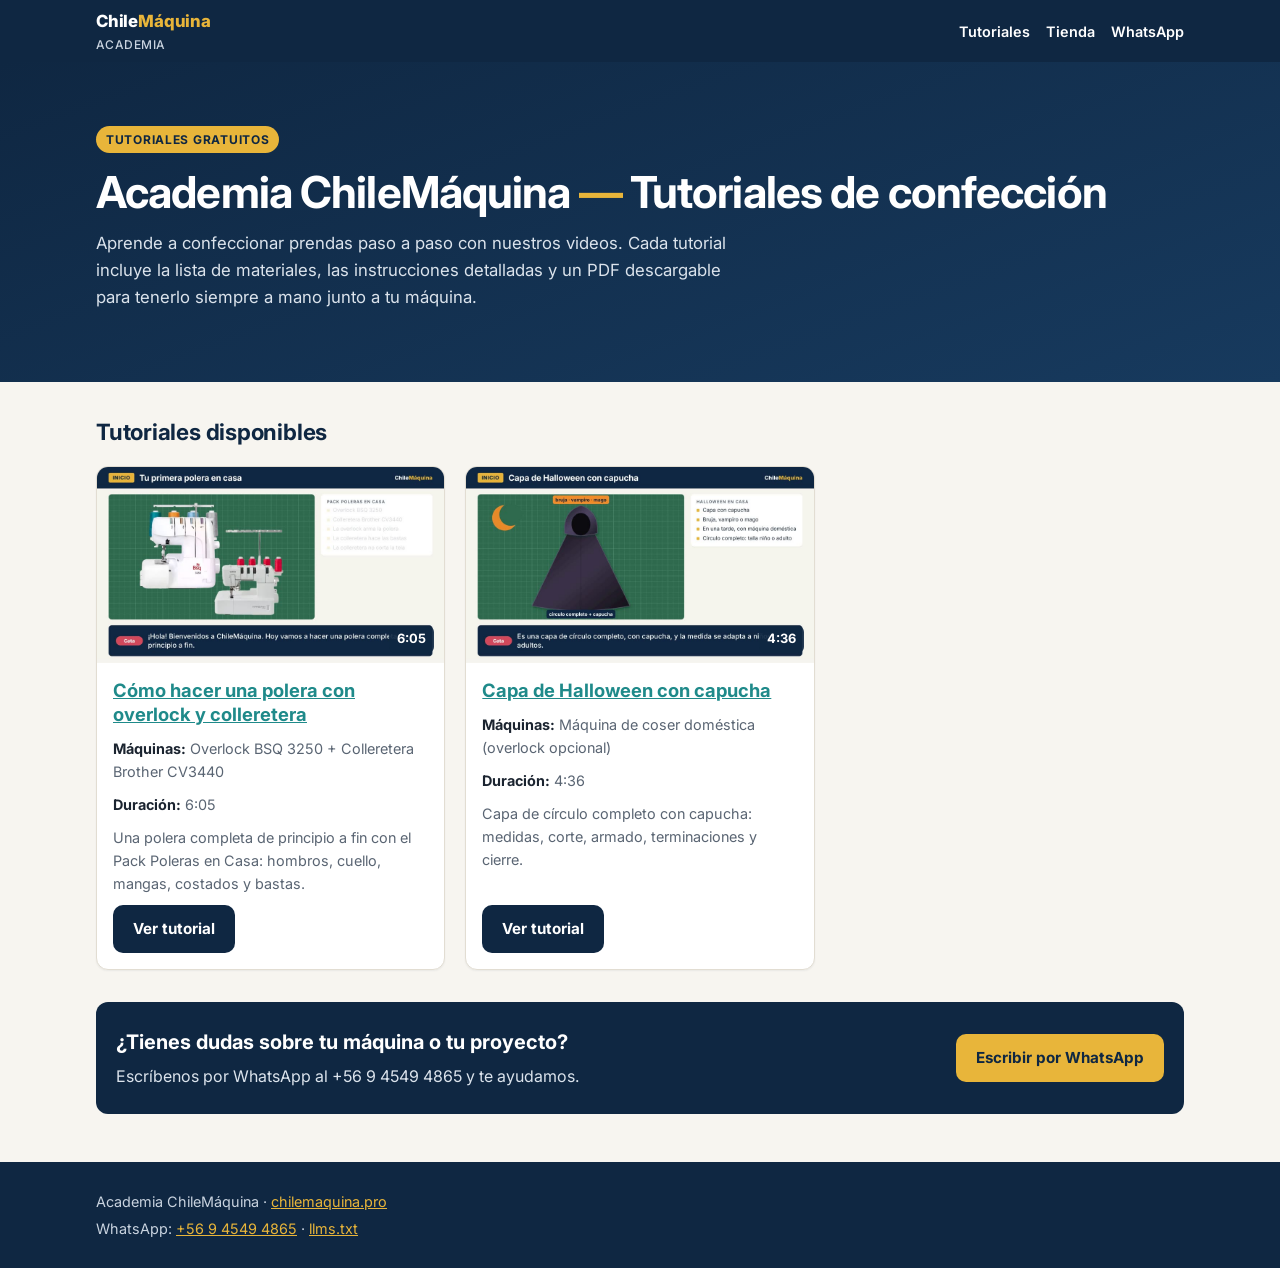
==== commit 44307b8a: "Add files via upload" ====
--- a/index.html
+++ b/index.html
@@ -3,371 +3,74 @@
 <head>
   <meta charset="utf-8">
   <meta name="viewport" content="width=device-width, initial-scale=1">
-  <title>Cómo hacer un pantalón de buzo talla L | ChileMáquina</title>
-  <meta name="description" content="Tutorial en video y PDF: pantalón de buzo talla L con overlock y colleretera. Bolsillos, pretina con elástico y cordón, y puños de rib en 7 pasos.">
+  <title>Academia ChileMáquina — Tutoriales de confección en video y PDF</title>
+  <meta name="description" content="Tutoriales de confección gratis en video y PDF: polera con overlock y colleretera y capa de Halloween con capucha, paso a paso.">
   <meta name="robots" content="index, follow, max-image-preview:large, max-snippet:-1, max-video-preview:-1">
-  <link rel="canonical" href="https://tutoriales-confeccion.chilemaquina.pro/pantalon-de-buzo-talla-l/">
-  <link rel="alternate" type="text/markdown" href="index.md" title="Cómo hacer un pantalón de buzo talla L con overlock y colleretera (Markdown)">
+  <link rel="canonical" href="https://tutoriales-confeccion.chilemaquina.pro/">
   <meta name="twitter:card" content="summary_large_image">
-  <meta name="twitter:title" content="Cómo hacer un pantalón de buzo talla L con overlock y colleretera">
-  <meta name="twitter:description" content="Video y PDF descargable: medidas de la talla L, bolsillos laterales, pretina con elástico y cordón, y puños de rib.">
-  <meta name="twitter:image" content="https://tutoriales-confeccion.chilemaquina.pro/assets/pantalon-buzo.jpg">
-  <meta name="twitter:image:alt" content="Portada del tutorial de pantalón de buzo talla L de ChileMáquina">
+  <meta name="twitter:title" content="Academia ChileMáquina — Tutoriales de confección en video y PDF">
+  <meta name="twitter:description" content="Tutoriales de confección gratis en video y PDF: polera con overlock y colleretera y capa de Halloween con capucha, paso a paso.">
+  <meta name="twitter:image" content="https://tutoriales-confeccion.chilemaquina.pro/assets/polera.jpg">
+  <link rel="alternate" type="text/plain" href="llms.txt" title="llms.txt">
   <meta property="og:locale" content="es_CL">
   <meta property="og:site_name" content="Academia ChileMáquina">
-  <meta property="og:type" content="video.other">
-  <meta property="og:title" content="Cómo hacer un pantalón de buzo talla L con overlock y colleretera">
-  <meta property="og:description" content="Video y PDF descargable: medidas de la talla L, bolsillos laterales, pretina con elástico y cordón, y puños de rib.">
-  <meta property="og:url" content="https://tutoriales-confeccion.chilemaquina.pro/pantalon-de-buzo-talla-l/">
-  <meta property="og:image" content="https://tutoriales-confeccion.chilemaquina.pro/assets/pantalon-buzo.jpg">
+  <meta property="og:type" content="website">
+  <meta property="og:title" content="Academia ChileMáquina — Tutoriales de confección en video y PDF">
+  <meta property="og:description" content="Tutoriales de confección gratis en video y PDF: polera con overlock y colleretera y capa de Halloween con capucha, paso a paso.">
+  <meta property="og:url" content="https://tutoriales-confeccion.chilemaquina.pro/">
+  <meta property="og:image" content="https://tutoriales-confeccion.chilemaquina.pro/assets/polera.jpg">
   <meta property="og:image:width" content="960">
   <meta property="og:image:height" content="540">
-  <meta property="og:image:alt" content="Portada del tutorial de pantalón de buzo talla L de ChileMáquina">
-  <meta property="og:video" content="https://tutoriales-confeccion.chilemaquina.pro/pantalon-de-buzo-talla-l/tutorial-pantalon-buzo.mp4">
-  <meta property="og:video:secure_url" content="https://tutoriales-confeccion.chilemaquina.pro/pantalon-de-buzo-talla-l/tutorial-pantalon-buzo.mp4">
-  <meta property="og:video:type" content="video/mp4">
-  <meta property="og:video:width" content="1920">
-  <meta property="og:video:height" content="1080">
-  <meta property="video:duration" content="305">
-  <meta property="video:release_date" content="2026-10-29T00:00:00-03:00">
+  <meta property="og:image:alt" content="Overlock BSQ 3250 y Colleretera Brother CV3440 del Pack Poleras en Casa, portada del tutorial de polera">
   <meta name="theme-color" content="#0f2742">
   <link rel="preconnect" href="https://fonts.googleapis.com">
   <link rel="preconnect" href="https://fonts.gstatic.com" crossorigin>
   <link rel="stylesheet" href="https://fonts.googleapis.com/css2?family=Inter:wght@400;500;600;700;800&display=swap">
-  <link rel="stylesheet" href="../assets/style.css">
+  <link rel="stylesheet" href="assets/style.css">
   <script type="application/ld+json">
 {
  "@context": "https://schema.org",
  "@graph": [
   {
-   "@type": "WebPage",
-   "@id": "https://tutoriales-confeccion.chilemaquina.pro/pantalon-de-buzo-talla-l/",
-   "url": "https://tutoriales-confeccion.chilemaquina.pro/pantalon-de-buzo-talla-l/",
-   "name": "Cómo hacer un pantalón de buzo talla L | ChileMáquina",
-   "description": "Tutorial en video y PDF: pantalón de buzo talla L con overlock y colleretera. Bolsillos, pretina con elástico y cordón, y puños de rib en 7 pasos.",
+   "@type": "WebSite",
+   "@id": "https://tutoriales-confeccion.chilemaquina.pro/#website",
+   "url": "https://tutoriales-confeccion.chilemaquina.pro/",
+   "name": "Academia ChileMáquina",
+   "description": "Tutoriales de confección gratis en video y PDF: polera con overlock y colleretera y capa de Halloween con capucha, paso a paso.",
    "inLanguage": "es-CL",
-   "isPartOf": {
-    "@id": "https://tutoriales-confeccion.chilemaquina.pro/#website"
-   },
-   "breadcrumb": {
-    "@id": "https://tutoriales-confeccion.chilemaquina.pro/pantalon-de-buzo-talla-l/#breadcrumb"
-   },
-   "primaryImageOfPage": "https://tutoriales-confeccion.chilemaquina.pro/assets/pantalon-buzo.jpg",
-   "datePublished": "2026-10-29T00:00:00-03:00",
-   "dateModified": "2026-10-29",
-   "mainEntity": {
-    "@id": "https://tutoriales-confeccion.chilemaquina.pro/pantalon-de-buzo-talla-l/#howto"
+   "publisher": {
+    "@id": "https://chilemaquina.pro/#organization"
    }
   },
   {
-   "@type": "VideoObject",
-   "@id": "https://tutoriales-confeccion.chilemaquina.pro/pantalon-de-buzo-talla-l/#video",
-   "name": "Cómo hacer un pantalón de buzo talla L con overlock y colleretera",
-   "description": "Tutorial en video y PDF: pantalón de buzo talla L con overlock y colleretera. Bolsillos, pretina con elástico y cordón, y puños de rib en 7 pasos.",
-   "thumbnailUrl": [
-    "https://tutoriales-confeccion.chilemaquina.pro/assets/pantalon-buzo.jpg"
-   ],
-   "uploadDate": "2026-10-29T00:00:00-03:00",
-   "contentUrl": "https://tutoriales-confeccion.chilemaquina.pro/pantalon-de-buzo-talla-l/tutorial-pantalon-buzo.mp4",
-   "embedUrl": "https://tutoriales-confeccion.chilemaquina.pro/pantalon-de-buzo-talla-l/",
-   "inLanguage": "es-CL",
-   "publisher": {
-    "@type": "Organization",
-    "@id": "https://chilemaquina.pro/#organization",
-    "name": "ChileMáquina",
-    "url": "https://chilemaquina.pro"
-   },
-   "keywords": "cómo hacer un pantalón de buzo, pantalón de buzo talla L, coser buzo con overlock, pretina con elástico y cordón, puños de rib, colleretera, Overlock BSQ 3250, Brother CV3440",
-   "isFamilyFriendly": true,
-   "duration": "PT5M5S",
-   "transcript": "Cata: ¡Hola! Bienvenidos a ChileMáquina. Hoy vamos a confeccionar un pantalón de buzo talla L, paso a paso.\nTomás: Lo hacemos con el Pack Poleras en Casa: la overlock BSQ 3250 arma el pantalón, y la colleretera Brother CV3440 hace las terminaciones.\nCata: Lleva bolsillos laterales, pretina con elástico y cordón, y puños de rib en los tobillos.\nTomás: Para un buzo usa una tela de punto mediana, como polar o french terry. El polar es más estable que el jersey y casi no se deshilacha.\nCata: Además necesitas elástico de 5 cm de ancho, un cordón para la pretina, rib para los puños y 2 ojetillos.\nTomás: Del molde salen 2 delanteros, 2 traseros, 2 bolsas de bolsillo, la pretina y 2 puños.\nCata: En todo el pantalón usamos 1 cm de costura.\nTomás: Como referencia, un pantalón de buzo talla L terminado mide unos 86 cm de cintura sin estirar, 118 cm de cadera y 81 cm de entrepierna.\nCata: Compáralas con un buzo que te quede bien, medido en plano. Si hay diferencia, ajusta el molde antes de cortar.\nTomás: El elástico se corta entre 5 y 10 cm más corto que tu contorno de cintura, según qué tan firme lo quieras.\nCata: Y el rib de los puños se corta entre 2/3 y 3/4 del contorno de la basta.\nTomás: Prepara la overlock a 4 hilos. En tejido de punto, sube el diferencial a más de 1, para que las costuras no queden onduladas.\nCata: En la colleretera usa agujas de punta de bola, y prueba siempre primero en un retazo de la misma tela.\nCata: Paso 1: los bolsillos. Cose la bolsa al delantero entre los piquetes, derecho con derecho.\nTomás: Da vuelta la bolsa hacia adentro, plancha la abertura y asiéntala por el derecho con la colleretera.\nCata: Después dobla la bolsa, calza los piquetes y cierra el fondo del bolsillo con la overlock. Repite en el otro delantero.\nTomás: Paso 2: el tiro. Une los dos traseros por la costura del tiro trasero, derecho con derecho.\nCata: Luego une los dos delanteros por el tiro delantero, y pasa la overlock por cada costura.\nTomás: Paso 3: junta delantero y trasero por los costados, derecho con derecho, y cose con la overlock.\nCata: Haz lo mismo en el otro costado. El bolsillo queda atrapado en la costura, bien plano.\nCata: Paso 4: la entrepierna. Calza las costuras del tiro justo en el centro.\nTomás: Y cose de corrido, en una sola pasada, desde una basta, pasando por el tiro, hasta la otra basta.\nTomás: Paso 5: la pretina. Antes de cerrarla, pon 2 ojetillos al centro del delantero, en la capa que queda por fuera. Por ahí sale el cordón.\nCata: Une los extremos del elástico, y marca en 4 partes iguales el elástico y la cintura del pantalón.\nTomás: Cose con la overlock estirando el elástico para que calce con la cintura, y dobla la pretina por la mitad, encerrando el elástico.\nCata: Asienta la pretina con la colleretera, y pasa el cordón por los ojetillos con un pasacintas.\nTomás: Paso 6: los puños. Cierra cada puño de rib formando un anillo, y dóblalo por la mitad, revés con revés.\nCata: Marca el puño y la basta en 4 partes, y cose con la overlock estirando el rib para que calce.\nTomás: Como el rib es más corto que la basta, el puño ajusta bien al tobillo.\nCata: Paso 7: remata los hilos de la colleretera por el revés, y corta los hilos sueltos.\nTomás: Prueba que las costuras estiren sin cortarse, y que el cordón corra bien por la pretina.\nTomás: ¡Y listo! Un pantalón de buzo talla L, cómodo y con terminación de fábrica.\nCata: Al final del video te mostramos cómo descargar gratis el PDF del tutorial, con las medidas y los pasos.\nTomás: Y si tienes dudas con tu máquina, escríbenos a ChileMáquina. ¡Nos vemos en el próximo tutorial!",
-   "hasPart": [
-    {
-     "@type": "Clip",
-     "name": "Pantalón de buzo talla L",
-     "startOffset": 0,
-     "endOffset": 34,
-     "url": "https://tutoriales-confeccion.chilemaquina.pro/pantalon-de-buzo-talla-l/?t=0"
-    },
-    {
-     "@type": "Clip",
-     "name": "Materiales y piezas",
-     "startOffset": 34,
-     "endOffset": 68,
-     "url": "https://tutoriales-confeccion.chilemaquina.pro/pantalon-de-buzo-talla-l/?t=34"
-    },
-    {
-     "@type": "Clip",
-     "name": "Medidas de la talla L",
-     "startOffset": 68,
-     "endOffset": 104,
-     "url": "https://tutoriales-confeccion.chilemaquina.pro/pantalon-de-buzo-talla-l/?t=68"
-    },
-    {
-     "@type": "Clip",
-     "name": "Prepara las máquinas",
-     "startOffset": 104,
-     "endOffset": 123,
-     "url": "https://tutoriales-confeccion.chilemaquina.pro/pantalon-de-buzo-talla-l/?t=104"
-    },
-    {
-     "@type": "Clip",
-     "name": "Paso 1: Bolsillos laterales",
-     "startOffset": 123,
-     "endOffset": 149,
-     "url": "https://tutoriales-confeccion.chilemaquina.pro/pantalon-de-buzo-talla-l/?t=123"
-    },
-    {
-     "@type": "Clip",
-     "name": "Paso 2: Une el tiro",
-     "startOffset": 149,
-     "endOffset": 165,
-     "url": "https://tutoriales-confeccion.chilemaquina.pro/pantalon-de-buzo-talla-l/?t=149"
-    },
-    {
-     "@type": "Clip",
-     "name": "Paso 3: Cierra los costados",
-     "startOffset": 165,
-     "endOffset": 182,
-     "url": "https://tutoriales-confeccion.chilemaquina.pro/pantalon-de-buzo-talla-l/?t=165"
-    },
-    {
-     "@type": "Clip",
-     "name": "Paso 4: Entrepierna de corrido",
-     "startOffset": 182,
-     "endOffset": 197,
-     "url": "https://tutoriales-confeccion.chilemaquina.pro/pantalon-de-buzo-talla-l/?t=182"
-    },
-    {
-     "@type": "Clip",
-     "name": "Paso 5: Pretina con elástico y cordón",
-     "startOffset": 197,
-     "endOffset": 232,
-     "url": "https://tutoriales-confeccion.chilemaquina.pro/pantalon-de-buzo-talla-l/?t=197"
-    },
-    {
-     "@type": "Clip",
-     "name": "Paso 6: Puños de rib",
-     "startOffset": 232,
-     "endOffset": 256,
-     "url": "https://tutoriales-confeccion.chilemaquina.pro/pantalon-de-buzo-talla-l/?t=232"
-    },
-    {
-     "@type": "Clip",
-     "name": "Paso 7: Remata y revisa",
-     "startOffset": 256,
-     "endOffset": 270,
-     "url": "https://tutoriales-confeccion.chilemaquina.pro/pantalon-de-buzo-talla-l/?t=256"
-    },
-    {
-     "@type": "Clip",
-     "name": "¡Pantalón listo!",
-     "startOffset": 270,
-     "endOffset": 306,
-     "url": "https://tutoriales-confeccion.chilemaquina.pro/pantalon-de-buzo-talla-l/?t=270"
-    }
-   ]
-  },
-  {
-   "@type": "HowTo",
-   "@id": "https://tutoriales-confeccion.chilemaquina.pro/pantalon-de-buzo-talla-l/#howto",
-   "name": "Cómo hacer un pantalón de buzo talla L con overlock y colleretera",
-   "description": "Tutorial en video y PDF: pantalón de buzo talla L con overlock y colleretera. Bolsillos, pretina con elástico y cordón, y puños de rib en 7 pasos.",
-   "inLanguage": "es-CL",
-   "image": "https://tutoriales-confeccion.chilemaquina.pro/assets/pantalon-buzo.jpg",
-   "supply": [
-    {
-     "@type": "HowToSupply",
-     "name": "Tela de punto mediana, como polar o french terry"
-    },
-    {
-     "@type": "HowToSupply",
-     "name": "Elástico de 5 cm de ancho"
-    },
-    {
-     "@type": "HowToSupply",
-     "name": "Cordón para la pretina"
-    },
-    {
-     "@type": "HowToSupply",
-     "name": "Rib para los puños"
-    },
-    {
-     "@type": "HowToSupply",
-     "name": "2 ojetillos"
-    },
-    {
-     "@type": "HowToSupply",
-     "name": "Piezas: 2 delanteros, 2 traseros, 2 bolsas de bolsillo, la pretina y 2 puños, con 1 cm de costura"
-    }
-   ],
-   "tool": [
-    {
-     "@type": "HowToTool",
-     "name": "Overlock BSQ 3250"
-    },
-    {
-     "@type": "HowToTool",
-     "name": "Colleretera Brother CV3440"
-    }
-   ],
-   "step": [
-    {
-     "@type": "HowToStep",
-     "position": 1,
-     "name": "Bolsillos laterales",
-     "text": "Cose la bolsa al delantero entre los piquetes, derecho con derecho. Da vuelta la bolsa hacia adentro, plancha la abertura y asiéntala por el derecho con la colleretera. Dobla la bolsa, calza los piquetes y cierra el fondo del bolsillo con la overlock. Repite en el otro delantero.",
-     "url": "https://tutoriales-confeccion.chilemaquina.pro/pantalon-de-buzo-talla-l/#paso-1",
-     "video": {
-      "@type": "Clip",
-      "name": "Paso 1: Bolsillos laterales",
-      "startOffset": 123,
-      "endOffset": 149,
-      "url": "https://tutoriales-confeccion.chilemaquina.pro/pantalon-de-buzo-talla-l/?t=123"
-     }
-    },
-    {
-     "@type": "HowToStep",
-     "position": 2,
-     "name": "Une el tiro",
-     "text": "Une los dos traseros por el tiro trasero y los dos delanteros por el tiro delantero, derecho con derecho, con la overlock.",
-     "url": "https://tutoriales-confeccion.chilemaquina.pro/pantalon-de-buzo-talla-l/#paso-2",
-     "video": {
-      "@type": "Clip",
-      "name": "Paso 2: Une el tiro",
-      "startOffset": 149,
-      "endOffset": 165,
-      "url": "https://tutoriales-confeccion.chilemaquina.pro/pantalon-de-buzo-talla-l/?t=149"
-     }
-    },
-    {
-     "@type": "HowToStep",
-     "position": 3,
-     "name": "Cierra los costados",
-     "text": "Junta delantero y trasero por los costados, derecho con derecho, y cose con la overlock. El bolsillo queda atrapado en la costura, bien plano.",
-     "url": "https://tutoriales-confeccion.chilemaquina.pro/pantalon-de-buzo-talla-l/#paso-3",
-     "video": {
-      "@type": "Clip",
-      "name": "Paso 3: Cierra los costados",
-      "startOffset": 165,
-      "endOffset": 182,
-      "url": "https://tutoriales-confeccion.chilemaquina.pro/pantalon-de-buzo-talla-l/?t=165"
-     }
-    },
-    {
-     "@type": "HowToStep",
-     "position": 4,
-     "name": "Entrepierna de corrido",
-     "text": "Calza las costuras del tiro justo en el centro y cose de corrido, en una sola pasada, desde una basta, pasando por el tiro, hasta la otra basta.",
-     "url": "https://tutoriales-confeccion.chilemaquina.pro/pantalon-de-buzo-talla-l/#paso-4",
-     "video": {
-      "@type": "Clip",
-      "name": "Paso 4: Entrepierna de corrido",
-      "startOffset": 182,
-      "endOffset": 197,
-      "url": "https://tutoriales-confeccion.chilemaquina.pro/pantalon-de-buzo-talla-l/?t=182"
-     }
-    },
-    {
-     "@type": "HowToStep",
-     "position": 5,
-     "name": "Pretina con elástico y cordón",
-     "text": "Antes de cerrar la pretina, pon 2 ojetillos al centro del delantero, en la capa que queda por fuera: por ahí sale el cordón. Une los extremos del elástico y marca en 4 partes iguales el elástico y la cintura del pantalón. Cose con la overlock estirando el elástico, dobla la pretina por la mitad encerrando el elástico, asiéntala con la colleretera y pasa el cordón por los ojetillos con un pasacintas.",
-     "url": "https://tutoriales-confeccion.chilemaquina.pro/pantalon-de-buzo-talla-l/#paso-5",
-     "video": {
-      "@type": "Clip",
-      "name": "Paso 5: Pretina con elástico y cordón",
-      "startOffset": 197,
-      "endOffset": 232,
-      "url": "https://tutoriales-confeccion.chilemaquina.pro/pantalon-de-buzo-talla-l/?t=197"
-     }
-    },
-    {
-     "@type": "HowToStep",
-     "position": 6,
-     "name": "Puños de rib",
-     "text": "Cierra cada puño de rib formando un anillo y dóblalo por la mitad, revés con revés. Marca el puño y la basta en 4 partes y cose con la overlock estirando el rib. Como el rib es más corto que la basta, el puño ajusta bien al tobillo.",
-     "url": "https://tutoriales-confeccion.chilemaquina.pro/pantalon-de-buzo-talla-l/#paso-6",
-     "video": {
-      "@type": "Clip",
-      "name": "Paso 6: Puños de rib",
-      "startOffset": 232,
-      "endOffset": 256,
-      "url": "https://tutoriales-confeccion.chilemaquina.pro/pantalon-de-buzo-talla-l/?t=232"
-     }
-    },
-    {
-     "@type": "HowToStep",
-     "position": 7,
-     "name": "Remata y revisa",
-     "text": "Remata los hilos de la colleretera por el revés y corta los hilos sueltos. Prueba que las costuras estiren sin cortarse y que el cordón corra bien por la pretina.",
-     "url": "https://tutoriales-confeccion.chilemaquina.pro/pantalon-de-buzo-talla-l/#paso-7",
-     "video": {
-      "@type": "Clip",
-      "name": "Paso 7: Remata y revisa",
-      "startOffset": 256,
-      "endOffset": 270,
-      "url": "https://tutoriales-confeccion.chilemaquina.pro/pantalon-de-buzo-talla-l/?t=256"
-     }
-    }
-   ],
-   "video": {
-    "@id": "https://tutoriales-confeccion.chilemaquina.pro/pantalon-de-buzo-talla-l/#video"
+   "@type": "Organization",
+   "@id": "https://chilemaquina.pro/#organization",
+   "name": "ChileMáquina",
+   "url": "https://chilemaquina.pro",
+   "contactPoint": {
+    "@type": "ContactPoint",
+    "telephone": "+56945494865",
+    "contactType": "customer service",
+    "areaServed": "CL",
+    "availableLanguage": "es"
    }
   },
   {
-   "@type": "BreadcrumbList",
-   "@id": "https://tutoriales-confeccion.chilemaquina.pro/pantalon-de-buzo-talla-l/#breadcrumb",
+   "@type": "ItemList",
+   "@id": "https://tutoriales-confeccion.chilemaquina.pro/#tutoriales",
+   "name": "Tutoriales de confección",
    "itemListElement": [
     {
      "@type": "ListItem",
      "position": 1,
-     "name": "Tutoriales",
-     "item": "https://tutoriales-confeccion.chilemaquina.pro/"
+     "url": "https://tutoriales-confeccion.chilemaquina.pro/polera/",
+     "name": "Cómo hacer una polera con overlock y colleretera"
     },
     {
      "@type": "ListItem",
      "position": 2,
-     "name": "Pantalón de buzo talla L",
-     "item": "https://tutoriales-confeccion.chilemaquina.pro/pantalon-de-buzo-talla-l/"
-    }
-   ]
-  },
-  {
-   "@type": "FAQPage",
-   "@id": "https://tutoriales-confeccion.chilemaquina.pro/pantalon-de-buzo-talla-l/#faq",
-   "mainEntity": [
-    {
-     "@type": "Question",
-     "name": "¿Cuánto mide un pantalón de buzo talla L?",
-     "acceptedAnswer": {
-      "@type": "Answer",
-      "text": "Como referencia, un pantalón de buzo talla L terminado mide unos 86 cm de cintura sin estirar, 118 cm de cadera y 81 cm de entrepierna (tabla de tallas de Wonder Looper). Compáralas con un buzo que te quede bien, medido en plano, y ajusta el molde antes de cortar."
-     }
-    },
-    {
-     "@type": "Question",
-     "name": "¿De qué largo se corta el elástico de la pretina?",
-     "acceptedAnswer": {
-      "@type": "Answer",
-      "text": "Entre 5 y 10 cm más corto que tu contorno de cintura, según qué tan firme lo quieras. En este tutorial se usa elástico de 5 cm de ancho."
-     }
-    },
-    {
-     "@type": "Question",
-     "name": "¿Cuánto rib se necesita para los puños?",
-     "acceptedAnswer": {
-      "@type": "Answer",
-      "text": "El rib de cada puño se corta entre 2/3 y 3/4 del contorno de la basta. Como es más corto que la basta, el puño ajusta bien al tobillo."
-     }
-    },
-    {
-     "@type": "Question",
-     "name": "¿Qué tela y qué máquinas se usan para un pantalón de buzo?",
-     "acceptedAnswer": {
-      "@type": "Answer",
-      "text": "Una tela de punto mediana, como polar o french terry. Se usa el Pack Poleras en Casa: la Overlock BSQ 3250 a 4 hilos, con el diferencial sobre 1, arma el pantalón, y la Colleretera Brother CV3440, con agujas de punta de bola, hace las terminaciones."
-     }
+     "url": "https://tutoriales-confeccion.chilemaquina.pro/capa-halloween/",
+     "name": "Capa de Halloween con capucha"
     }
    ]
   }
@@ -379,290 +82,70 @@
   <a class="skip" href="#contenido">Saltar al contenido</a>
   <header class="site-header">
     <div class="wrap">
-      <a class="brand" href="../">Chile<span>Máquina</span><small>Academia</small></a>
+      <a class="brand" href="./">Chile<span>Máquina</span><small>Academia</small></a>
       <nav class="site-nav" aria-label="Principal">
-        <a href="../#tutoriales">Tutoriales</a>
+        <a href="./#tutoriales">Tutoriales</a>
         <a href="https://chilemaquina.pro">Tienda</a>
         <a href="https://wa.me/56945494865">WhatsApp</a>
       </nav>
     </div>
   </header>
 
-  <section class="hero tutorial-hero">
+  <section class="hero">
     <div class="wrap">
-      <nav aria-label="Ruta de navegación">
-        <ol class="breadcrumb">
-          <li><a href="../">Tutoriales</a></li>
-          <li aria-current="page">Pantalón de buzo talla L</li>
-        </ol>
-      </nav>
-      <h1>Cómo hacer un pantalón de buzo talla L con overlock y colleretera</h1>
-      <p>Aprende cómo hacer un pantalón de buzo talla L en tela de punto, con bolsillos laterales, pretina con elástico y cordón, y puños de rib. Lo cosemos con el Pack Poleras en Casa: la Overlock BSQ 3250 arma el pantalón y la Colleretera Brother CV3440 hace las terminaciones. Sigue el video paso a paso y descarga el PDF con las medidas y los pasos.</p>
-      <ul class="chips">
-        <li><strong>Duración:</strong> 5:05</li>
-        <li><strong>Talla:</strong> L</li>
-        <li><strong>Máquinas:</strong> Overlock BSQ 3250 + Colleretera Brother CV3440</li>
-        <li><strong>Pack:</strong> Poleras en Casa</li>
-      </ul>
+      <span class="eyebrow">Tutoriales gratuitos</span>
+      <h1>Academia ChileMáquina <span class="dash">—</span> Tutoriales de confección</h1>
+      <p>Aprende a confeccionar prendas paso a paso con nuestros videos. Cada tutorial incluye la lista de materiales, las instrucciones detalladas y un PDF descargable para tenerlo siempre a mano junto a tu máquina.</p>
     </div>
   </section>
 
   <main id="contenido">
     <div class="wrap">
-      <div class="video-box">
-        <video id="video" controls preload="metadata" playsinline poster="../assets/pantalon-buzo.jpg" width="1920" height="1080">
-          <source src="tutorial-pantalon-buzo.mp4" type="video/mp4">
-          <track kind="captions" srclang="es" label="Español" src="subtitulos-es.vtt" default>
-          Tu navegador no puede reproducir este video. <a href="tutorial-pantalon-buzo.mp4">Descárgalo aquí</a>.
-        </video>
-      </div>
-
-      <div class="download">
-        <a class="btn btn-gold btn-lg" href="Tutorial_Pantalon_Buzo_Talla_L_ChileMaquina.pdf" download>Descargar el PDF del tutorial</a>
-        <p class="note">PDF con las medidas y los 7 pasos, listo para imprimir.</p>
-      </div>
-
-      <section class="panel chapters" aria-labelledby="capitulos">
-        <h2 id="capitulos">Capítulos del video</h2>
-        <ol class="chapter-list">
-          <li><a href="?t=0" data-t="0"><span class="ts">0:00</span> Pantalón de buzo talla L</a></li>
-          <li><a href="?t=34" data-t="34"><span class="ts">0:34</span> Materiales y piezas</a></li>
-          <li><a href="?t=68" data-t="68"><span class="ts">1:08</span> Medidas de la talla L</a></li>
-          <li><a href="?t=104" data-t="104"><span class="ts">1:44</span> Prepara las máquinas</a></li>
-          <li><a href="?t=123" data-t="123"><span class="ts">2:03</span> Paso 1: Bolsillos laterales</a></li>
-          <li><a href="?t=149" data-t="149"><span class="ts">2:29</span> Paso 2: Une el tiro</a></li>
-          <li><a href="?t=165" data-t="165"><span class="ts">2:45</span> Paso 3: Cierra los costados</a></li>
-          <li><a href="?t=182" data-t="182"><span class="ts">3:02</span> Paso 4: Entrepierna de corrido</a></li>
-          <li><a href="?t=197" data-t="197"><span class="ts">3:17</span> Paso 5: Pretina con elástico y cordón</a></li>
-          <li><a href="?t=232" data-t="232"><span class="ts">3:52</span> Paso 6: Puños de rib</a></li>
-          <li><a href="?t=256" data-t="256"><span class="ts">4:16</span> Paso 7: Remata y revisa</a></li>
-          <li><a href="?t=270" data-t="270"><span class="ts">4:30</span> ¡Pantalón listo!</a></li>
-        </ol>
-      </section>
-
-      <div class="layout">
-        <section class="panel" aria-labelledby="necesitas">
-          <h2 id="necesitas">Lo que necesitas</h2>
-          <h3>Materiales</h3>
-          <ul>
-            <li>Tela de punto mediana, como polar o french terry.</li>
-            <li>Elástico de 5 cm de ancho.</li>
-            <li>Cordón para la pretina.</li>
-            <li>Rib para los puños.</li>
-            <li>2 ojetillos.</li>
-            <li>Piezas: 2 delanteros, 2 traseros, 2 bolsas de bolsillo, la pretina y 2 puños, con 1 cm de costura.</li>
-          </ul>
-          <h3>Máquinas</h3>
-          <ul>
-            <li>Overlock BSQ 3250</li>
-            <li>Colleretera Brother CV3440</li>
-          </ul>
-          <h3>Prepara las máquinas</h3>
-          <ul>
-            <li>Overlock a 4 hilos. En tejido de punto, sube el diferencial a más de 1 para que las costuras no queden onduladas.</li>
-            <li>Colleretera con agujas de punta de bola. Prueba siempre primero en un retazo de la misma tela.</li>
-          </ul>
-          <h3>Medidas</h3>
-          <dl class="measures">
-              <div><dt>Cintura</dt><dd>86 cm sin estirar</dd></div>
-              <div><dt>Cadera</dt><dd>118 cm</dd></div>
-              <div><dt>Entrepierna</dt><dd>81 cm</dd></div>
-              <div><dt>Elástico</dt><dd>Tu contorno de cintura menos 5 a 10 cm</dd></div>
-              <div><dt>Rib de los puños</dt><dd>2/3 a 3/4 del contorno de la basta</dd></div>
-          </dl>
-          <p class="note">Medidas de referencia del pantalón talla L terminado, según la tabla de tallas de Wonder Looper. Compáralas con un buzo que te quede bien, medido en plano, y ajusta el molde antes de cortar.</p>
-        </section>
-
-        <section class="panel" aria-labelledby="pasos">
-          <h2 id="pasos">Paso a paso</h2>
-          <ol class="steps">
-          <li id="paso-1">
-            <h3>Paso 1: Bolsillos laterales</h3>
-            <p>Cose la bolsa al delantero entre los piquetes, derecho con derecho. Da vuelta la bolsa hacia adentro, plancha la abertura y asiéntala por el derecho con la colleretera. Dobla la bolsa, calza los piquetes y cierra el fondo del bolsillo con la overlock. Repite en el otro delantero. <a class="step-video" href="?t=123" data-t="123">Ver en el video (2:03)</a></p>
-          </li>
-          <li id="paso-2">
-            <h3>Paso 2: Une el tiro</h3>
-            <p>Une los dos traseros por el tiro trasero y los dos delanteros por el tiro delantero, derecho con derecho, con la overlock. <a class="step-video" href="?t=149" data-t="149">Ver en el video (2:29)</a></p>
-          </li>
-          <li id="paso-3">
-            <h3>Paso 3: Cierra los costados</h3>
-            <p>Junta delantero y trasero por los costados, derecho con derecho, y cose con la overlock. El bolsillo queda atrapado en la costura, bien plano. <a class="step-video" href="?t=165" data-t="165">Ver en el video (2:45)</a></p>
-          </li>
-          <li id="paso-4">
-            <h3>Paso 4: Entrepierna de corrido</h3>
-            <p>Calza las costuras del tiro justo en el centro y cose de corrido, en una sola pasada, desde una basta, pasando por el tiro, hasta la otra basta. <a class="step-video" href="?t=182" data-t="182">Ver en el video (3:02)</a></p>
-          </li>
-          <li id="paso-5">
-            <h3>Paso 5: Pretina con elástico y cordón</h3>
-            <p>Antes de cerrar la pretina, pon 2 ojetillos al centro del delantero, en la capa que queda por fuera: por ahí sale el cordón. Une los extremos del elástico y marca en 4 partes iguales el elástico y la cintura del pantalón. Cose con la overlock estirando el elástico, dobla la pretina por la mitad encerrando el elástico, asiéntala con la colleretera y pasa el cordón por los ojetillos con un pasacintas. <a class="step-video" href="?t=197" data-t="197">Ver en el video (3:17)</a></p>
-          </li>
-          <li id="paso-6">
-            <h3>Paso 6: Puños de rib</h3>
-            <p>Cierra cada puño de rib formando un anillo y dóblalo por la mitad, revés con revés. Marca el puño y la basta en 4 partes y cose con la overlock estirando el rib. Como el rib es más corto que la basta, el puño ajusta bien al tobillo. <a class="step-video" href="?t=232" data-t="232">Ver en el video (3:52)</a></p>
-          </li>
-          <li id="paso-7">
-            <h3>Paso 7: Remata y revisa</h3>
-            <p>Remata los hilos de la colleretera por el revés y corta los hilos sueltos. Prueba que las costuras estiren sin cortarse y que el cordón corra bien por la pretina. <a class="step-video" href="?t=256" data-t="256">Ver en el video (4:16)</a></p>
-          </li>
-          </ol>
-        </section>
-      </div>
-
-      <section class="panel faq" aria-labelledby="preguntas">
-        <h2 id="preguntas">Preguntas frecuentes</h2>
-        <div class="faq-item">
-          <h3>¿Cuánto mide un pantalón de buzo talla L?</h3>
-          <p>Como referencia, un pantalón de buzo talla L terminado mide unos 86 cm de cintura sin estirar, 118 cm de cadera y 81 cm de entrepierna (tabla de tallas de Wonder Looper). Compáralas con un buzo que te quede bien, medido en plano, y ajusta el molde antes de cortar.</p>
-        </div>
-        <div class="faq-item">
-          <h3>¿De qué largo se corta el elástico de la pretina?</h3>
-          <p>Entre 5 y 10 cm más corto que tu contorno de cintura, según qué tan firme lo quieras. En este tutorial se usa elástico de 5 cm de ancho.</p>
-        </div>
-        <div class="faq-item">
-          <h3>¿Cuánto rib se necesita para los puños?</h3>
-          <p>El rib de cada puño se corta entre 2/3 y 3/4 del contorno de la basta. Como es más corto que la basta, el puño ajusta bien al tobillo.</p>
-        </div>
-        <div class="faq-item">
-          <h3>¿Qué tela y qué máquinas se usan para un pantalón de buzo?</h3>
-          <p>Una tela de punto mediana, como polar o french terry. Se usa el Pack Poleras en Casa: la Overlock BSQ 3250 a 4 hilos, con el diferencial sobre 1, arma el pantalón, y la Colleretera Brother CV3440, con agujas de punta de bola, hace las terminaciones.</p>
-        </div>
-      </section>
-
-      <section class="panel" aria-labelledby="transcripcion">
-        <h2 id="transcripcion">Transcripción del video</h2>
-        <details>
-          <summary>Ver la transcripción completa</summary>
-          <h3>Pantalón de buzo talla L</h3>
-          <p><strong>Cata:</strong> ¡Hola! Bienvenidos a ChileMáquina. Hoy vamos a confeccionar un pantalón de buzo talla L, paso a paso.</p>
-          <p><strong>Tomás:</strong> Lo hacemos con el Pack Poleras en Casa: la overlock BSQ 3250 arma el pantalón, y la colleretera Brother CV3440 hace las terminaciones.</p>
-          <p><strong>Cata:</strong> Lleva bolsillos laterales, pretina con elástico y cordón, y puños de rib en los tobillos.</p>
-          <h3>Materiales y piezas</h3>
-          <p><strong>Tomás:</strong> Para un buzo usa una tela de punto mediana, como polar o french terry. El polar es más estable que el jersey y casi no se deshilacha.</p>
-          <p><strong>Cata:</strong> Además necesitas elástico de 5 cm de ancho, un cordón para la pretina, rib para los puños y 2 ojetillos.</p>
-          <p><strong>Tomás:</strong> Del molde salen 2 delanteros, 2 traseros, 2 bolsas de bolsillo, la pretina y 2 puños.</p>
-          <p><strong>Cata:</strong> En todo el pantalón usamos 1 cm de costura.</p>
-          <h3>Medidas de la talla L</h3>
-          <p><strong>Tomás:</strong> Como referencia, un pantalón de buzo talla L terminado mide unos 86 cm de cintura sin estirar, 118 cm de cadera y 81 cm de entrepierna.</p>
-          <p><strong>Cata:</strong> Compáralas con un buzo que te quede bien, medido en plano. Si hay diferencia, ajusta el molde antes de cortar.</p>
-          <p><strong>Tomás:</strong> El elástico se corta entre 5 y 10 cm más corto que tu contorno de cintura, según qué tan firme lo quieras.</p>
-          <p><strong>Cata:</strong> Y el rib de los puños se corta entre 2/3 y 3/4 del contorno de la basta.</p>
-          <h3>Prepara las máquinas</h3>
-          <p><strong>Tomás:</strong> Prepara la overlock a 4 hilos. En tejido de punto, sube el diferencial a más de 1, para que las costuras no queden onduladas.</p>
-          <p><strong>Cata:</strong> En la colleretera usa agujas de punta de bola, y prueba siempre primero en un retazo de la misma tela.</p>
-          <h3>Paso 1: Bolsillos laterales</h3>
-          <p><strong>Cata:</strong> Paso 1: los bolsillos. Cose la bolsa al delantero entre los piquetes, derecho con derecho.</p>
-          <p><strong>Tomás:</strong> Da vuelta la bolsa hacia adentro, plancha la abertura y asiéntala por el derecho con la colleretera.</p>
-          <p><strong>Cata:</strong> Después dobla la bolsa, calza los piquetes y cierra el fondo del bolsillo con la overlock. Repite en el otro delantero.</p>
-          <h3>Paso 2: Une el tiro</h3>
-          <p><strong>Tomás:</strong> Paso 2: el tiro. Une los dos traseros por la costura del tiro trasero, derecho con derecho.</p>
-          <p><strong>Cata:</strong> Luego une los dos delanteros por el tiro delantero, y pasa la overlock por cada costura.</p>
-          <h3>Paso 3: Cierra los costados</h3>
-          <p><strong>Tomás:</strong> Paso 3: junta delantero y trasero por los costados, derecho con derecho, y cose con la overlock.</p>
-          <p><strong>Cata:</strong> Haz lo mismo en el otro costado. El bolsillo queda atrapado en la costura, bien plano.</p>
-          <h3>Paso 4: Entrepierna de corrido</h3>
-          <p><strong>Cata:</strong> Paso 4: la entrepierna. Calza las costuras del tiro justo en el centro.</p>
-          <p><strong>Tomás:</strong> Y cose de corrido, en una sola pasada, desde una basta, pasando por el tiro, hasta la otra basta.</p>
-          <h3>Paso 5: Pretina con elástico y cordón</h3>
-          <p><strong>Tomás:</strong> Paso 5: la pretina. Antes de cerrarla, pon 2 ojetillos al centro del delantero, en la capa que queda por fuera. Por ahí sale el cordón.</p>
-          <p><strong>Cata:</strong> Une los extremos del elástico, y marca en 4 partes iguales el elástico y la cintura del pantalón.</p>
-          <p><strong>Tomás:</strong> Cose con la overlock estirando el elástico para que calce con la cintura, y dobla la pretina por la mitad, encerrando el elástico.</p>
-          <p><strong>Cata:</strong> Asienta la pretina con la colleretera, y pasa el cordón por los ojetillos con un pasacintas.</p>
-          <h3>Paso 6: Puños de rib</h3>
-          <p><strong>Tomás:</strong> Paso 6: los puños. Cierra cada puño de rib formando un anillo, y dóblalo por la mitad, revés con revés.</p>
-          <p><strong>Cata:</strong> Marca el puño y la basta en 4 partes, y cose con la overlock estirando el rib para que calce.</p>
-          <p><strong>Tomás:</strong> Como el rib es más corto que la basta, el puño ajusta bien al tobillo.</p>
-          <h3>Paso 7: Remata y revisa</h3>
-          <p><strong>Cata:</strong> Paso 7: remata los hilos de la colleretera por el revés, y corta los hilos sueltos.</p>
-          <p><strong>Tomás:</strong> Prueba que las costuras estiren sin cortarse, y que el cordón corra bien por la pretina.</p>
-          <h3>¡Pantalón listo!</h3>
-          <p><strong>Tomás:</strong> ¡Y listo! Un pantalón de buzo talla L, cómodo y con terminación de fábrica.</p>
-          <p><strong>Cata:</strong> Al final del video te mostramos cómo descargar gratis el PDF del tutorial, con las medidas y los pasos.</p>
-          <p><strong>Tomás:</strong> Y si tienes dudas con tu máquina, escríbenos a ChileMáquina. ¡Nos vemos en el próximo tutorial!</p>
-        </details>
-      </section>
-
-      <section class="panel" aria-labelledby="productos">
-        <h2 id="productos">Productos relacionados</h2>
-        <div class="products">
-          <a class="product" href="https://chilemaquina.pro/pack-remachadora-ojetilladora-matriz-1-4-100">
-            <strong>Pack Remachadora Ojetilladora + Matriz 1/4 + 100 Ojetillos</strong>
-            Para poner los ojetillos de la pretina
-            <span>Ver en chilemaquina.pro →</span>
-          </a>
-          <a class="product" href="https://chilemaquina.pro/ojetillo-metal-6-mm-ey-6mm">
-            <strong>Ojetillo de Metal 6 mm EY-6MM (bolsa 100)</strong>
-            
-            <span>Ver en chilemaquina.pro →</span>
-          </a>
-          <a class="product" href="https://chilemaquina.pro">
-            <strong>Pack Poleras en Casa</strong>
-            Overlock BSQ 3250 + Colleretera Brother CV3440
-            <span>Ver en chilemaquina.pro →</span>
-          </a>
-        </div>
-      </section>
-
-      <section class="panel sources" aria-labelledby="fuentes">
-        <h2 id="fuentes">Fuentes</h2>
-        <ul>
-          <li>Winslets, &quot;How to sew men&#x27;s joggers&quot;.</li>
-          <li>Wonder Looper, tabla de medidas de pantalón de buzo (medidas de referencia de la talla L).</li>
-          <li>Sewing.org, puños de rib (2/3 a 3/4 del contorno).</li>
-          <li>Melly Sews, pretina con cordón (drawstring waistband).</li>
-          <li>Manual de usuario Overlock BSQ 3250 (4 hilos, diferencial).</li>
-        </ul>
-      </section>
-
-      <section class="more" aria-labelledby="mas">
-        <h2 class="section-title" id="mas">Más tutoriales</h2>
-        <div class="grid">
+      <h2 class="section-title" id="tutoriales">Tutoriales disponibles</h2>
+      <div class="grid">
         <article class="card">
-          <a class="card-thumb" href="../polera/" tabindex="-1">
-            <img src="../assets/polera.jpg" alt="Overlock BSQ 3250 y Colleretera Brother CV3440 del Pack Poleras en Casa, portada del tutorial de polera" width="960" height="540" loading="lazy" decoding="async">
+          <a class="card-thumb" href="polera/" tabindex="-1">
+            <img src="assets/polera.jpg" alt="Overlock BSQ 3250 y Colleretera Brother CV3440 del Pack Poleras en Casa, portada del tutorial de polera" width="960" height="540" fetchpriority="high">
             <span class="badge-time">6:05</span>
           </a>
           <div class="card-body">
-            <h3><a class="card-link" href="../polera/">Cómo hacer una polera con overlock y colleretera</a></h3>
+            <h3><a class="card-link" href="polera/">Cómo hacer una polera con overlock y colleretera</a></h3>
             <p class="meta"><strong>Máquinas:</strong> Overlock BSQ 3250 + Colleretera Brother CV3440</p>
             <p class="meta"><strong>Duración:</strong> 6:05</p>
             <p class="meta">Una polera completa de principio a fin con el Pack Poleras en Casa: hombros, cuello, mangas, costados y bastas.</p>
-            <a class="btn btn-primary" href="../polera/" aria-label="Ver tutorial: Cómo hacer una polera con overlock y colleretera">Ver tutorial</a>
+            <a class="btn btn-primary" href="polera/" aria-label="Ver tutorial: Cómo hacer una polera con overlock y colleretera">Ver tutorial</a>
           </div>
         </article>
         <article class="card">
-          <a class="card-thumb" href="../capa-halloween/" tabindex="-1">
-            <img src="../assets/capa-halloween.jpg" alt="Ilustración de una capa negra de círculo completo con capucha, portada del tutorial de capa de Halloween" width="960" height="540" loading="lazy" decoding="async">
+          <a class="card-thumb" href="capa-halloween/" tabindex="-1">
+            <img src="assets/capa-halloween.jpg" alt="Ilustración de una capa negra de círculo completo con capucha, portada del tutorial de capa de Halloween" width="960" height="540" loading="lazy" decoding="async">
             <span class="badge-time">4:36</span>
           </a>
           <div class="card-body">
-            <h3><a class="card-link" href="../capa-halloween/">Capa de Halloween con capucha</a></h3>
+            <h3><a class="card-link" href="capa-halloween/">Capa de Halloween con capucha</a></h3>
             <p class="meta"><strong>Máquinas:</strong> Máquina de coser doméstica (overlock opcional)</p>
             <p class="meta"><strong>Duración:</strong> 4:36</p>
             <p class="meta">Capa de círculo completo con capucha: medidas, corte, armado, terminaciones y cierre.</p>
-            <a class="btn btn-primary" href="../capa-halloween/" aria-label="Ver tutorial: Capa de Halloween con capucha">Ver tutorial</a>
+            <a class="btn btn-primary" href="capa-halloween/" aria-label="Ver tutorial: Capa de Halloween con capucha">Ver tutorial</a>
           </div>
         </article>
-        </div>
-      </section>
+      </div>
 
       <section class="contact" aria-labelledby="contacto">
         <div>
-          <h2 id="contacto">¿Dudas con tu pantalón o con tu máquina?</h2>
+          <h2 id="contacto">¿Tienes dudas sobre tu máquina o tu proyecto?</h2>
           <p>Escríbenos por WhatsApp al +56 9 4549 4865 y te ayudamos.</p>
         </div>
         <a class="btn btn-gold" href="https://wa.me/56945494865">Escribir por WhatsApp</a>
       </section>
-
-      <p class="back"><a class="btn btn-outline" href="../">← Volver a todos los tutoriales</a> <a class="btn btn-outline" href="https://chilemaquina.pro">Ir a la tienda ChileMáquina</a></p>
     </div>
   </main>
 
   <footer class="site-footer">
     <div class="wrap">
       <p>Academia ChileMáquina · <a href="https://chilemaquina.pro">chilemaquina.pro</a></p>
-      <p>WhatsApp: <a href="https://wa.me/56945494865">+56 9 4549 4865</a> · <a href="../llms.txt">llms.txt</a></p>
+      <p>WhatsApp: <a href="https://wa.me/56945494865">+56 9 4549 4865</a> · <a href="./llms.txt">llms.txt</a></p>
     </div>
   </footer>
-  <script src="../assets/site.js" defer></script>
 </body>
 </html>
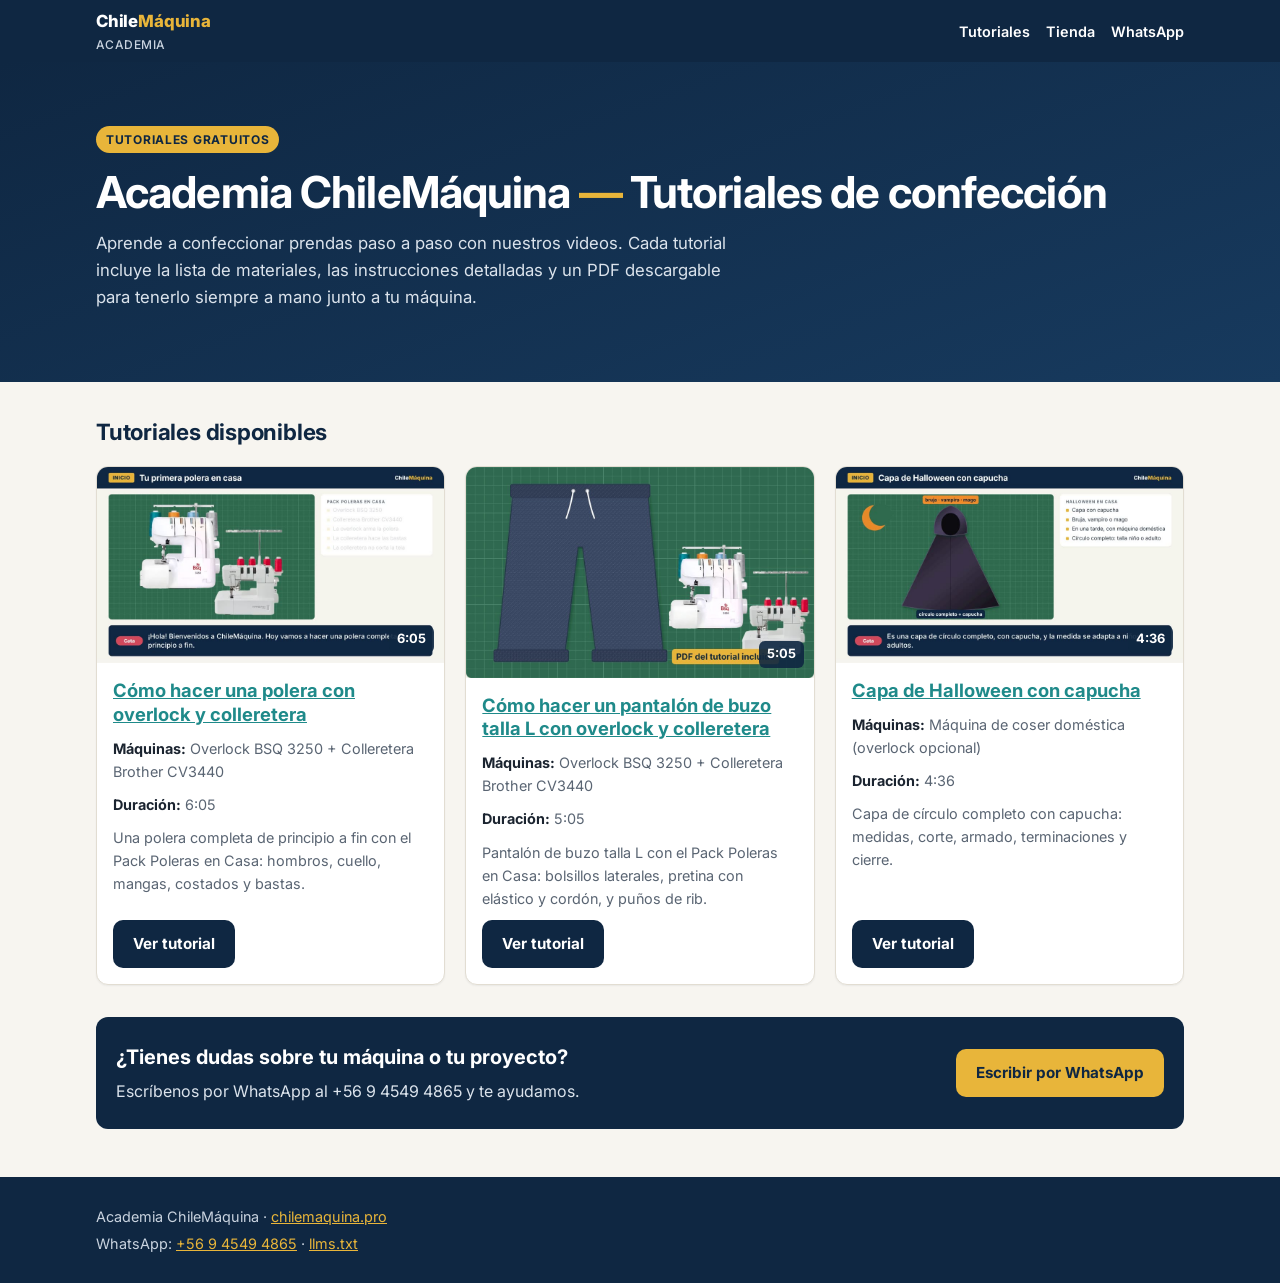
==== commit c968296e: "Agregar tutorial pantalón de buzo talla L" ====
--- a/index.html
+++ b/index.html
@@ -4,19 +4,19 @@
   <meta charset="utf-8">
   <meta name="viewport" content="width=device-width, initial-scale=1">
   <title>Academia ChileMáquina — Tutoriales de confección en video y PDF</title>
-  <meta name="description" content="Tutoriales de confección gratis en video y PDF: polera con overlock y colleretera y capa de Halloween con capucha, paso a paso.">
+  <meta name="description" content="Tutoriales de confección gratis en video y PDF: polera con overlock y colleretera, pantalón de buzo talla L y capa de Halloween con capucha, paso a paso.">
   <meta name="robots" content="index, follow, max-image-preview:large, max-snippet:-1, max-video-preview:-1">
   <link rel="canonical" href="https://tutoriales-confeccion.chilemaquina.pro/">
   <meta name="twitter:card" content="summary_large_image">
   <meta name="twitter:title" content="Academia ChileMáquina — Tutoriales de confección en video y PDF">
-  <meta name="twitter:description" content="Tutoriales de confección gratis en video y PDF: polera con overlock y colleretera y capa de Halloween con capucha, paso a paso.">
+  <meta name="twitter:description" content="Tutoriales de confección gratis en video y PDF: polera con overlock y colleretera, pantalón de buzo talla L y capa de Halloween con capucha, paso a paso.">
   <meta name="twitter:image" content="https://tutoriales-confeccion.chilemaquina.pro/assets/polera.jpg">
   <link rel="alternate" type="text/plain" href="llms.txt" title="llms.txt">
   <meta property="og:locale" content="es_CL">
   <meta property="og:site_name" content="Academia ChileMáquina">
   <meta property="og:type" content="website">
   <meta property="og:title" content="Academia ChileMáquina — Tutoriales de confección en video y PDF">
-  <meta property="og:description" content="Tutoriales de confección gratis en video y PDF: polera con overlock y colleretera y capa de Halloween con capucha, paso a paso.">
+  <meta property="og:description" content="Tutoriales de confección gratis en video y PDF: polera con overlock y colleretera, pantalón de buzo talla L y capa de Halloween con capucha, paso a paso.">
   <meta property="og:url" content="https://tutoriales-confeccion.chilemaquina.pro/">
   <meta property="og:image" content="https://tutoriales-confeccion.chilemaquina.pro/assets/polera.jpg">
   <meta property="og:image:width" content="960">
@@ -36,7 +36,7 @@
    "@id": "https://tutoriales-confeccion.chilemaquina.pro/#website",
    "url": "https://tutoriales-confeccion.chilemaquina.pro/",
    "name": "Academia ChileMáquina",
-   "description": "Tutoriales de confección gratis en video y PDF: polera con overlock y colleretera y capa de Halloween con capucha, paso a paso.",
+   "description": "Tutoriales de confección gratis en video y PDF: polera con overlock y colleretera, pantalón de buzo talla L y capa de Halloween con capucha, paso a paso.",
    "inLanguage": "es-CL",
    "publisher": {
     "@id": "https://chilemaquina.pro/#organization"
@@ -69,6 +69,12 @@
     {
      "@type": "ListItem",
      "position": 2,
+     "url": "https://tutoriales-confeccion.chilemaquina.pro/pantalon-de-buzo-talla-l/",
+     "name": "Cómo hacer un pantalón de buzo talla L con overlock y colleretera"
+    },
+    {
+     "@type": "ListItem",
+     "position": 3,
      "url": "https://tutoriales-confeccion.chilemaquina.pro/capa-halloween/",
      "name": "Capa de Halloween con capucha"
     }
@@ -117,6 +123,19 @@
           </div>
         </article>
         <article class="card">
+          <a class="card-thumb" href="pantalon-de-buzo-talla-l/" tabindex="-1">
+            <img src="assets/pantalon-buzo.jpg" alt="Portada del tutorial de pantalón de buzo talla L de ChileMáquina" width="960" height="540" loading="lazy" decoding="async">
+            <span class="badge-time">5:05</span>
+          </a>
+          <div class="card-body">
+            <h3><a class="card-link" href="pantalon-de-buzo-talla-l/">Cómo hacer un pantalón de buzo talla L con overlock y colleretera</a></h3>
+            <p class="meta"><strong>Máquinas:</strong> Overlock BSQ 3250 + Colleretera Brother CV3440</p>
+            <p class="meta"><strong>Duración:</strong> 5:05</p>
+            <p class="meta">Pantalón de buzo talla L con el Pack Poleras en Casa: bolsillos laterales, pretina con elástico y cordón, y puños de rib.</p>
+            <a class="btn btn-primary" href="pantalon-de-buzo-talla-l/" aria-label="Ver tutorial: Cómo hacer un pantalón de buzo talla L con overlock y colleretera">Ver tutorial</a>
+          </div>
+        </article>
+        <article class="card">
           <a class="card-thumb" href="capa-halloween/" tabindex="-1">
             <img src="assets/capa-halloween.jpg" alt="Ilustración de una capa negra de círculo completo con capucha, portada del tutorial de capa de Halloween" width="960" height="540" loading="lazy" decoding="async">
             <span class="badge-time">4:36</span>
